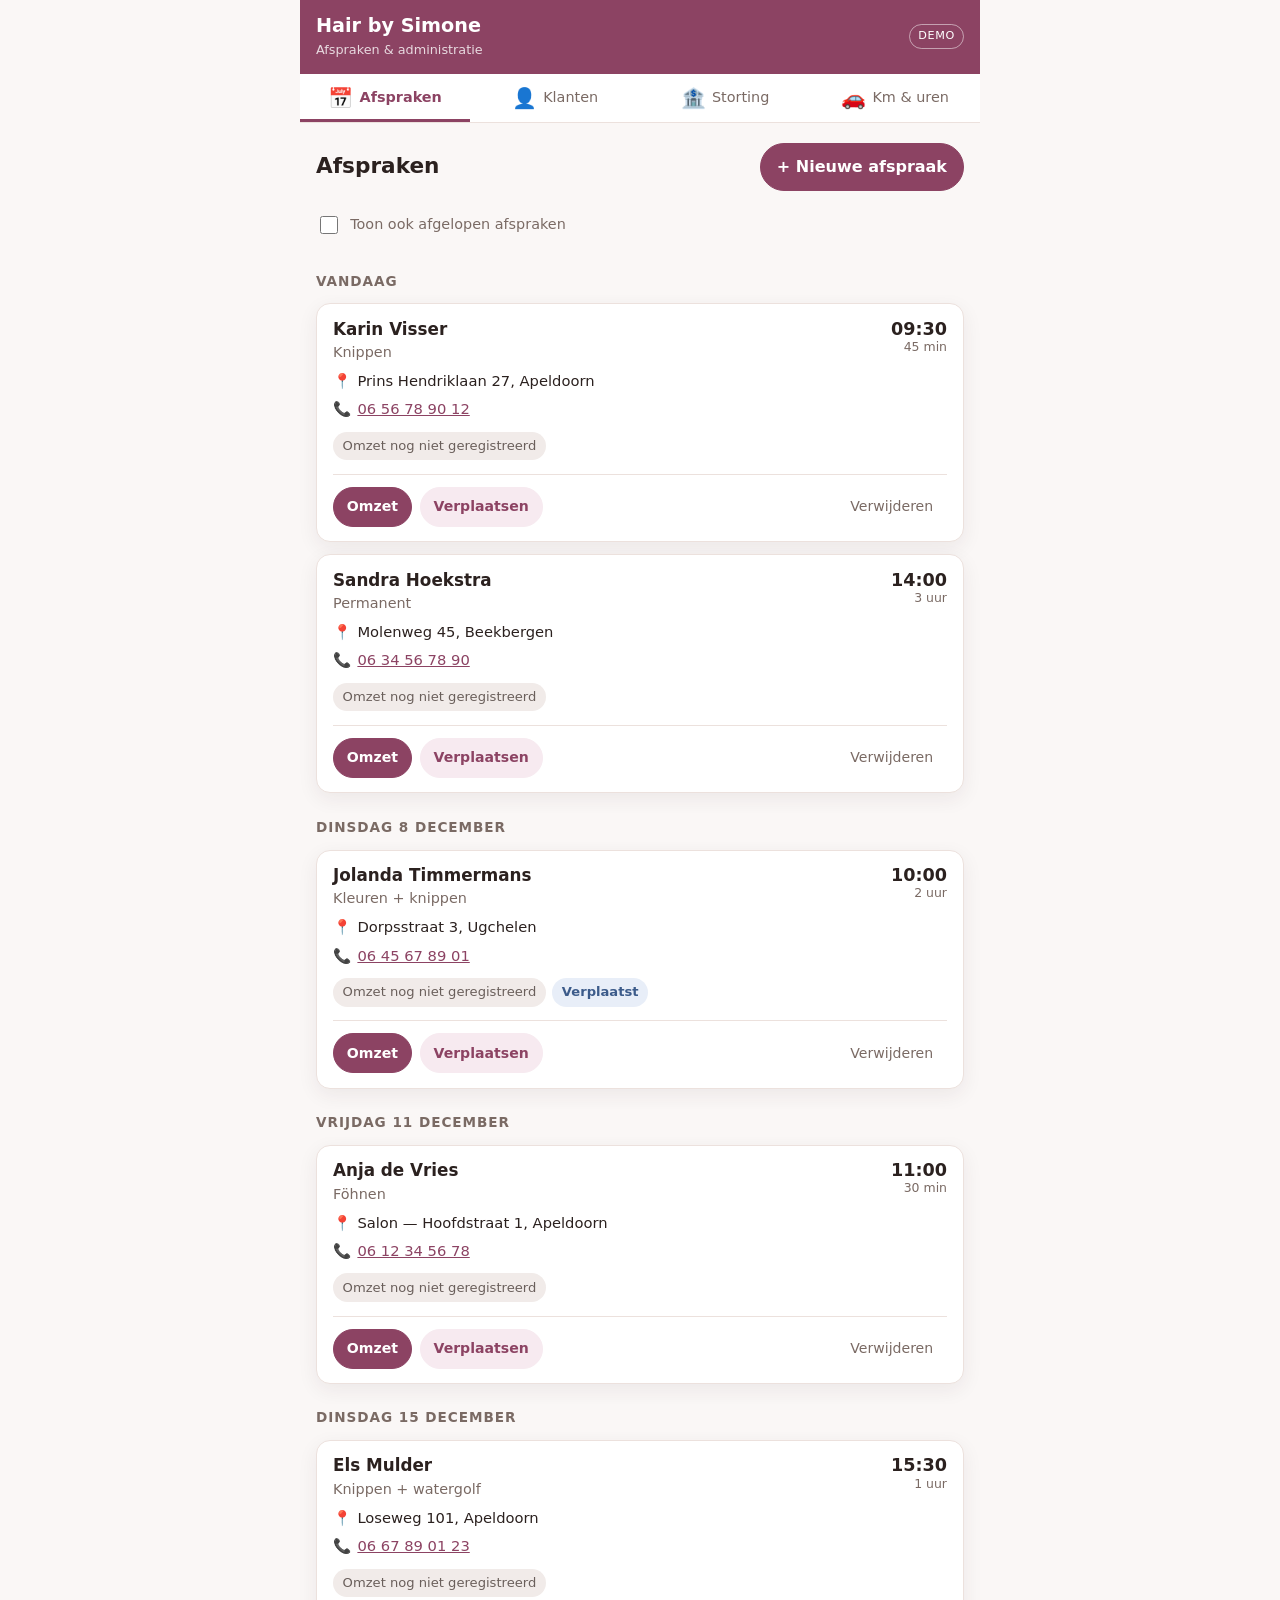
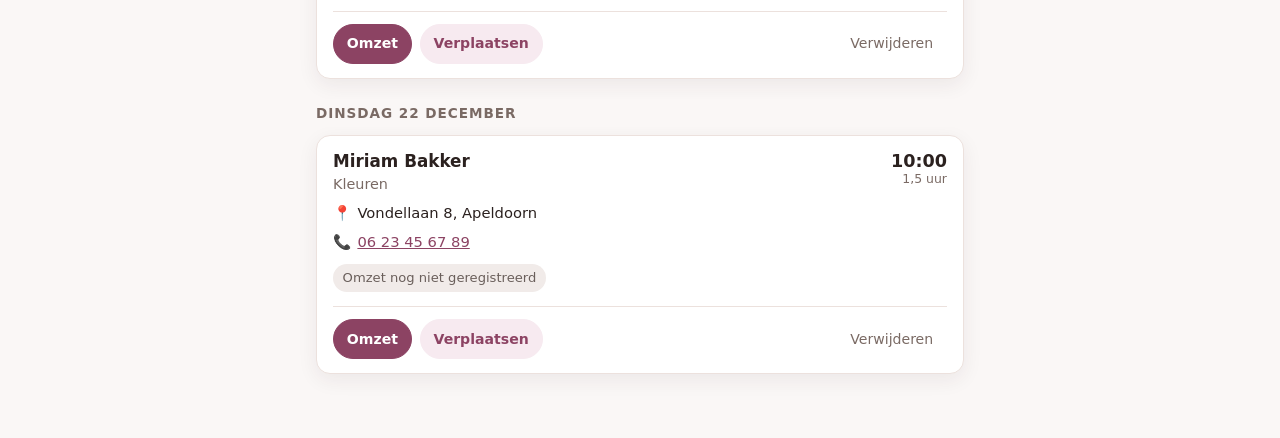
==== kapsalon/index.html @ c8cccb9a "Voeg afsprakenapp Hair by Simone toe in kapsalon/ (mock-versie) Losstaande, mobiel-eerste webapp naa" ====
<!DOCTYPE html>
<html lang="nl">
<head>
  <meta charset="UTF-8" />
  <meta name="viewport" content="width=device-width, initial-scale=1.0, viewport-fit=cover" />
  <title>Hair by Simone — afspraken</title>
  <meta name="description" content="Afspraken, omzet, stortingen en kilometers voor kapsalon Hair by Simone." />
  <meta name="theme-color" content="#8c4363" />
  <link rel="stylesheet" href="styles.css" />
  <link rel="icon" href="data:image/svg+xml,<svg xmlns='http://www.w3.org/2000/svg' viewBox='0 0 100 100'><text y='.9em' font-size='90'>💇</text></svg>" />
</head>
<body>
  <div class="app">
    <header class="topbar">
      <div>
        <h1>Hair by Simone</h1>
        <p class="topbar__sub">Afspraken &amp; administratie</p>
      </div>
      <span class="topbar__demo" title="Alle gegevens staan alleen in dit browservenster en verdwijnen bij vernieuwen.">Demo</span>
    </header>

    <main id="view" class="view" tabindex="-1"></main>

    <nav class="tabbar" aria-label="Hoofdnavigatie">
      <button type="button" class="tab" data-tab="afspraken">
        <span class="tab__icon" aria-hidden="true">📅</span><span>Afspraken</span>
      </button>
      <button type="button" class="tab" data-tab="klanten">
        <span class="tab__icon" aria-hidden="true">👤</span><span>Klanten</span>
      </button>
      <button type="button" class="tab" data-tab="stortingen">
        <span class="tab__icon" aria-hidden="true">🏦</span><span>Storting</span>
      </button>
      <button type="button" class="tab" data-tab="kmuren">
        <span class="tab__icon" aria-hidden="true">🚗</span><span>Km &amp; uren</span>
      </button>
    </nav>
  </div>

  <p id="melding" class="melding" role="status" aria-live="polite" hidden></p>

  <!-- Dialoog: nieuwe klant / klant bewerken -->
  <dialog id="dlg-klant" class="dlg">
    <form id="form-klant" class="dlg__form">
      <h2 id="dlg-klant-titel">Nieuwe klant</h2>

      <div class="veld">
        <label for="klant-naam">Naam</label>
        <input id="klant-naam" name="naam" type="text" autocomplete="name" required />
      </div>
      <div class="veld">
        <label for="klant-telefoon">Telefoonnummer</label>
        <input id="klant-telefoon" name="telefoon" type="tel" inputmode="tel" autocomplete="tel" placeholder="06 12 34 56 78" required />
      </div>
      <div class="veld">
        <label for="klant-adres">Adres</label>
        <input id="klant-adres" name="adres" type="text" placeholder="Kerkstraat 12" />
      </div>
      <div class="veld">
        <label for="klant-plaats">Plaats</label>
        <input id="klant-plaats" name="plaats" type="text" placeholder="Apeldoorn" />
      </div>
      <div class="veld">
        <label for="klant-afstand">Afstand heen en terug (km)</label>
        <input id="klant-afstand" name="afstandKm" type="number" inputmode="decimal" min="0" step="0.1" placeholder="12" />
        <p class="hint">Wordt gebruikt om je dagkilometers automatisch voor te stellen.</p>
      </div>
      <div class="veld">
        <label for="klant-notitie">Notitie</label>
        <textarea id="klant-notitie" name="notitie" rows="2" placeholder="Bijv. haarkleur, voorkeuren"></textarea>
      </div>

      <p class="dlg__fout" data-fout hidden></p>
      <div class="dlg__acties">
        <button type="button" class="knop knop--stil" data-sluiten>Annuleren</button>
        <button type="submit" class="knop">Opslaan</button>
      </div>
    </form>
  </dialog>

  <!-- Dialoog: nieuwe afspraak / afspraak bewerken -->
  <dialog id="dlg-afspraak" class="dlg">
    <form id="form-afspraak" class="dlg__form">
      <h2 id="dlg-afspraak-titel">Nieuwe afspraak</h2>

      <div class="veld">
        <label for="afspraak-klant">Klant</label>
        <div class="veld__rij">
          <select id="afspraak-klant" name="klantId" required></select>
          <button type="button" class="knop knop--stil knop--klein" id="afspraak-nieuwe-klant">+ Nieuw</button>
        </div>
      </div>
      <div class="veld veld--duo">
        <div>
          <label for="afspraak-datum">Datum</label>
          <input id="afspraak-datum" name="datum" type="date" required />
        </div>
        <div>
          <label for="afspraak-tijd">Tijd</label>
          <input id="afspraak-tijd" name="tijd" type="time" step="300" required />
        </div>
      </div>
      <div class="veld">
        <label for="afspraak-duur">Duur</label>
        <select id="afspraak-duur" name="duurMin">
          <option value="30">30 minuten</option>
          <option value="45">45 minuten</option>
          <option value="60" selected>1 uur</option>
          <option value="90">1,5 uur</option>
          <option value="120">2 uur</option>
          <option value="180">3 uur</option>
        </select>
      </div>
      <div class="veld">
        <label for="afspraak-behandeling">Behandeling</label>
        <input id="afspraak-behandeling" name="behandeling" type="text" list="behandelingen" placeholder="Knippen + föhnen" />
        <datalist id="behandelingen">
          <option value="Knippen"></option>
          <option value="Knippen + föhnen"></option>
          <option value="Kleuren"></option>
          <option value="Kleuren + knippen"></option>
          <option value="Highlights"></option>
          <option value="Permanent"></option>
          <option value="Watergolf"></option>
          <option value="Föhnen"></option>
        </datalist>
      </div>
      <div class="veld">
        <label for="afspraak-locatie">Locatie</label>
        <div class="veld__rij">
          <input id="afspraak-locatie" name="locatie" type="text" placeholder="Adres van de klant" />
          <button type="button" class="knop knop--stil knop--klein" id="afspraak-salon">Salon</button>
        </div>
        <p class="hint">Wordt automatisch gevuld met het adres van de klant.</p>
      </div>

      <p class="dlg__fout" data-fout hidden></p>
      <div class="dlg__acties">
        <button type="button" class="knop knop--stil" data-sluiten>Annuleren</button>
        <button type="submit" class="knop">Opslaan</button>
      </div>
    </form>
  </dialog>

  <!-- Dialoog: omzet registreren -->
  <dialog id="dlg-omzet" class="dlg">
    <form id="form-omzet" class="dlg__form">
      <h2>Omzet registreren</h2>
      <p class="dlg__context" id="omzet-context"></p>

      <div class="veld">
        <label for="omzet-bedrag">Bedrag</label>
        <div class="veld__valuta">
          <span aria-hidden="true">€</span>
          <input id="omzet-bedrag" name="bedrag" type="text" inputmode="decimal" placeholder="45,00" required />
        </div>
      </div>

      <label class="schakel">
        <input id="omzet-betaald" name="betaald" type="checkbox" />
        <span>Al betaald</span>
      </label>

      <fieldset class="veld veld--keuze" id="omzet-methode-veld" disabled>
        <legend>Hoe betaald?</legend>
        <label class="keuze"><input type="radio" name="methode" value="bank" /> <span>Bank</span></label>
        <label class="keuze"><input type="radio" name="methode" value="cash" /> <span>Cash</span></label>
      </fieldset>

      <p class="dlg__fout" data-fout hidden></p>
      <div class="dlg__acties">
        <button type="button" class="knop knop--stil" data-sluiten>Annuleren</button>
        <button type="submit" class="knop">Opslaan</button>
      </div>
    </form>
  </dialog>

  <!-- Dialoog: afspraak verplaatsen -->
  <dialog id="dlg-verplaats" class="dlg">
    <form id="form-verplaats" class="dlg__form">
      <h2>Afspraak verplaatsen</h2>
      <p class="dlg__context" id="verplaats-context"></p>

      <div class="veld veld--duo">
        <div>
          <label for="verplaats-datum">Nieuwe datum</label>
          <input id="verplaats-datum" name="datum" type="date" required />
        </div>
        <div>
          <label for="verplaats-tijd">Nieuwe tijd</label>
          <input id="verplaats-tijd" name="tijd" type="time" step="300" required />
        </div>
      </div>

      <p class="dlg__fout" data-fout hidden></p>
      <div class="dlg__acties">
        <button type="button" class="knop knop--stil" data-sluiten>Annuleren</button>
        <button type="submit" class="knop">Verplaatsen</button>
      </div>
    </form>
  </dialog>

  <script type="module" src="js/app.js"></script>
</body>
</html>
---- kapsalon/styles.css ----
/*
 * Mobiel-eerst opmaak. Alle kleuren staan als variabele bovenaan, zodat de
 * huisstijl in één plek aan te passen is.
 */

:root {
  --bg: #faf7f6;
  --surface: #ffffff;
  --border: #ece1dd;
  --text: #2b211f;
  --muted: #7a6a64;
  --accent: #a8577a;
  --accent-dark: #8c4363;
  --accent-zacht: #f7eaf0;

  --ok: #2f6f52;
  --ok-bg: #e6f2eb;
  --open: #9a5518;
  --open-bg: #fbeedf;
  --neutraal: #6a5f5b;
  --neutraal-bg: #f1ebe9;
  --info: #3c5b8a;
  --info-bg: #e8eef8;
  --gevaar: #b03030;

  --radius: 14px;
  --schaduw: 0 6px 20px rgba(58, 32, 44, 0.07);
  --tabbalk-hoogte: 4.25rem;
}

* { box-sizing: border-box; }

html, body { margin: 0; padding: 0; }

body {
  font-family: system-ui, -apple-system, "Segoe UI", Roboto, Helvetica, Arial, sans-serif;
  background: var(--bg);
  color: var(--text);
  line-height: 1.5;
  -webkit-text-size-adjust: 100%;
}

h1, h2, h3 { margin: 0; line-height: 1.25; }
h1 { font-size: 1.2rem; }
h2 { font-size: 1.35rem; }
h3 { font-size: 1.05rem; }

a { color: var(--accent-dark); }

.app {
  max-width: 560px;
  margin: 0 auto;
  min-height: 100vh;
}

/* ------------------------------------------------------------- kopbalk */

.topbar {
  position: sticky;
  top: 0;
  z-index: 5;
  display: flex;
  align-items: center;
  justify-content: space-between;
  gap: 0.75rem;
  padding: 0.9rem 1rem;
  background: var(--accent-dark);
  color: #fff;
}

.topbar__sub {
  margin: 0.1rem 0 0;
  font-size: 0.8rem;
  opacity: 0.8;
}

.topbar__demo {
  font-size: 0.7rem;
  letter-spacing: 0.06em;
  text-transform: uppercase;
  padding: 0.2rem 0.5rem;
  border: 1px solid rgba(255, 255, 255, 0.5);
  border-radius: 999px;
  white-space: nowrap;
}

/* ------------------------------------------------------------- inhoud */

.view {
  padding: 1rem 1rem calc(var(--tabbalk-hoogte) + 1.5rem);
  outline: none;
}

.kop {
  display: flex;
  align-items: center;
  justify-content: space-between;
  gap: 0.75rem;
  flex-wrap: wrap;
  margin-bottom: 0.75rem;
}

.leeg {
  margin: 1.5rem 0;
  padding: 1.25rem;
  background: var(--surface);
  border: 1px dashed var(--border);
  border-radius: var(--radius);
  color: var(--muted);
  text-align: center;
}

.groep { margin-top: 1.25rem; }

.groep__kop {
  position: sticky;
  top: 3.4rem;
  z-index: 2;
  margin: 0 -1rem 0.5rem;
  padding: 0.35rem 1rem;
  font-size: 0.85rem;
  text-transform: uppercase;
  letter-spacing: 0.07em;
  color: var(--muted);
  background: var(--bg);
}

.groep__kop--terug { color: var(--accent-dark); }

.lijst {
  list-style: none;
  margin: 0;
  padding: 0;
  display: grid;
  gap: 0.75rem;
}

/* ------------------------------------------------------------- kaarten */

.kaart {
  background: var(--surface);
  border: 1px solid var(--border);
  border-radius: var(--radius);
  box-shadow: var(--schaduw);
  padding: 0.9rem 1rem;
}

.kaart--verleden { opacity: 0.82; }

.kaart__kop {
  display: flex;
  align-items: flex-start;
  justify-content: space-between;
  gap: 0.75rem;
}

.kaart__behandeling {
  margin: 0.15rem 0 0;
  color: var(--muted);
  font-size: 0.9rem;
}

.tijd {
  display: flex;
  flex-direction: column;
  align-items: flex-end;
  line-height: 1.2;
  white-space: nowrap;
}

.tijd strong { font-size: 1.1rem; }
.tijd small { color: var(--muted); font-size: 0.78rem; }

.kaart__regel {
  display: flex;
  align-items: baseline;
  gap: 0.4rem;
  margin: 0.4rem 0 0;
  font-size: 0.92rem;
}

.kaart__regel--stil { color: var(--muted); }

.kaart__notitie {
  margin: 0.5rem 0 0;
  padding-top: 0.5rem;
  border-top: 1px solid var(--border);
  color: var(--muted);
  font-size: 0.88rem;
}

.kaart--regel {
  display: flex;
  align-items: center;
  justify-content: space-between;
  gap: 0.75rem;
}

.kaart--regel .kaart__regel { margin: 0.1rem 0 0; }

.kaart__acties {
  display: flex;
  flex-wrap: wrap;
  align-items: center;
  gap: 0.5rem;
  margin-top: 0.85rem;
  padding-top: 0.75rem;
  border-top: 1px solid var(--border);
}

/* Verwijderen hoort rechts, ook als het naar een eigen regel zakt. */
.kaart__acties .knop--kaal { margin-left: auto; }

/* ------------------------------------------------------------- badges */

.badges {
  display: flex;
  flex-wrap: wrap;
  gap: 0.4rem;
  margin: 0.7rem 0 0;
}

.badge {
  display: inline-block;
  padding: 0.28rem 0.6rem;
  border-radius: 999px;
  font-size: 0.82rem;
  font-weight: 600;
}

.badge--ok { background: var(--ok-bg); color: var(--ok); }
.badge--open { background: var(--open-bg); color: var(--open); }
.badge--neutraal { background: var(--neutraal-bg); color: var(--neutraal); font-weight: 500; }
.badge--info { background: var(--info-bg); color: var(--info); }

/* ------------------------------------------------------------- knoppen */

.knop {
  appearance: none;
  border: 1px solid var(--accent-dark);
  background: var(--accent-dark);
  color: #fff;
  font: inherit;
  font-weight: 600;
  padding: 0.7rem 1rem;
  min-height: 44px;
  border-radius: 999px;
  cursor: pointer;
}

.knop:hover { background: var(--accent); border-color: var(--accent); }
.knop:focus-visible { outline: 3px solid var(--accent); outline-offset: 2px; }

.knop--stil {
  background: var(--accent-zacht);
  color: var(--accent-dark);
  border-color: var(--accent-zacht);
}
.knop--stil:hover { background: #f0dbe4; border-color: #f0dbe4; color: var(--accent-dark); }

.knop--kaal {
  background: none;
  border-color: transparent;
  color: var(--muted);
  font-weight: 500;
}
.knop--kaal:hover { background: none; border-color: transparent; color: var(--gevaar); }

.knop--klein {
  padding: 0.45rem 0.8rem;
  min-height: 40px;
  font-size: 0.88rem;
}

.knop--breed { width: 100%; }

/* ------------------------------------------------------------ formulieren */

.paneel {
  background: var(--surface);
  border: 1px solid var(--border);
  border-radius: var(--radius);
  box-shadow: var(--schaduw);
  padding: 1rem;
  display: grid;
  gap: 0.85rem;
  margin-bottom: 1rem;
}

.veld { display: grid; gap: 0.3rem; margin: 0; padding: 0; border: 0; }

.veld--duo {
  display: grid;
  grid-template-columns: 1fr 1fr;
  gap: 0.75rem;
}

.veld--duo > div { display: grid; gap: 0.3rem; }

.veld__rij { display: flex; gap: 0.5rem; align-items: stretch; }
.veld__rij > :first-child { flex: 1; min-width: 0; }

label, legend {
  font-size: 0.85rem;
  font-weight: 600;
  color: var(--muted);
}

input[type="text"],
input[type="tel"],
input[type="date"],
input[type="time"],
input[type="number"],
select,
textarea {
  font: inherit;
  width: 100%;
  padding: 0.65rem 0.7rem;
  min-height: 44px;
  border: 1px solid var(--border);
  border-radius: 10px;
  background: #fff;
  color: var(--text);
}

input:focus-visible, select:focus-visible, textarea:focus-visible {
  outline: 2px solid var(--accent);
  outline-offset: 1px;
}

textarea { min-height: 66px; resize: vertical; }

.veld__valuta { position: relative; }
.veld__valuta > span {
  position: absolute;
  left: 0.7rem;
  top: 50%;
  transform: translateY(-50%);
  color: var(--muted);
}
.veld__valuta input { padding-left: 1.8rem; }

.hint {
  margin: 0;
  font-size: 0.8rem;
  color: var(--muted);
}

.schakel {
  display: flex;
  align-items: center;
  gap: 0.55rem;
  font-weight: 500;
  color: var(--text);
  min-height: 44px;
  cursor: pointer;
}

.schakel input { width: 1.15rem; height: 1.15rem; accent-color: var(--accent-dark); }

.schakel--filter {
  margin-bottom: 0.5rem;
  font-size: 0.9rem;
  color: var(--muted);
}

.veld--keuze { display: flex; gap: 1rem; align-items: center; flex-wrap: wrap; }
.veld--keuze[disabled] { opacity: 0.45; }
.veld--keuze legend { padding: 0; }

.keuze {
  display: flex;
  align-items: center;
  gap: 0.4rem;
  font-weight: 500;
  color: var(--text);
  min-height: 44px;
  cursor: pointer;
}

.keuze input { width: 1.15rem; height: 1.15rem; accent-color: var(--accent-dark); }

.totaal {
  display: flex;
  align-items: center;
  justify-content: space-between;
  gap: 0.75rem;
  padding: 0.8rem 1rem;
  margin-bottom: 1rem;
  background: var(--accent-zacht);
  border-radius: var(--radius);
  color: var(--accent-dark);
}

.totaal strong { font-size: 1.05rem; white-space: nowrap; }

/* ------------------------------------------------------------- dialogen */

.dlg {
  border: 0;
  border-radius: var(--radius);
  padding: 0;
  width: min(100% - 1.5rem, 460px);
  background: var(--surface);
  color: var(--text);
  box-shadow: 0 20px 50px rgba(40, 20, 30, 0.25);
}

.dlg::backdrop { background: rgba(43, 33, 31, 0.45); }

.dlg__form { display: grid; gap: 0.85rem; padding: 1.15rem; }

.dlg__context {
  margin: -0.35rem 0 0;
  color: var(--muted);
  font-size: 0.9rem;
}

.dlg__fout {
  margin: 0;
  padding: 0.55rem 0.7rem;
  border-radius: 10px;
  background: #fbe9e9;
  color: var(--gevaar);
  font-size: 0.9rem;
}

.dlg__acties {
  display: flex;
  gap: 0.6rem;
  justify-content: flex-end;
  margin-top: 0.25rem;
}

.dlg__acties .knop { flex: 1; }

/* ------------------------------------------------------------- tabbalk */

.tabbar {
  position: fixed;
  left: 0;
  right: 0;
  bottom: 0;
  z-index: 6;
  display: flex;
  background: var(--surface);
  border-top: 1px solid var(--border);
  padding-bottom: env(safe-area-inset-bottom);
}

.tab {
  flex: 1;
  appearance: none;
  border: 0;
  background: none;
  font: inherit;
  font-size: 0.72rem;
  color: var(--muted);
  padding: 0.5rem 0.25rem;
  min-height: var(--tabbalk-hoogte);
  display: flex;
  flex-direction: column;
  align-items: center;
  justify-content: center;
  gap: 0.15rem;
  cursor: pointer;
}

.tab__icon { font-size: 1.25rem; line-height: 1; }

.tab--actief { color: var(--accent-dark); font-weight: 700; }
.tab:focus-visible { outline: 3px solid var(--accent); outline-offset: -3px; }

/* ------------------------------------------------------------- melding */

.melding {
  position: fixed;
  left: 50%;
  bottom: calc(var(--tabbalk-hoogte) + 1rem);
  transform: translateX(-50%);
  z-index: 20;
  margin: 0;
  padding: 0.6rem 1rem;
  border-radius: 999px;
  background: var(--text);
  color: #fff;
  font-size: 0.9rem;
  box-shadow: var(--schaduw);
  opacity: 0;
  transition: opacity 0.2s ease;
  pointer-events: none;
}

.melding--zichtbaar { opacity: 1; }

/* ------------------------------------------------------- breder scherm */

@media (min-width: 700px) {
  :root { --tabbalk-hoogte: 0rem; }

  /* Op een breed scherm staat de tabbalk bovenaan, onder de kopbalk. De
     volgorde in de HTML blijft mobiel-eerst; flexbox zet hem hier naar boven. */
  .app {
    max-width: 680px;
    padding-bottom: 2rem;
    display: flex;
    flex-direction: column;
  }

  .topbar { position: static; order: 1; }

  .tabbar {
    order: 2;
    position: sticky;
    top: 0;
    bottom: auto;
    left: auto;
    right: auto;
    border-top: 0;
    border-bottom: 1px solid var(--border);
    padding: 0;
  }

  .view { order: 3; }

  .tab {
    flex-direction: row;
    gap: 0.4rem;
    min-height: 3rem;
    font-size: 0.9rem;
  }

  .tab--actief { box-shadow: inset 0 -3px 0 var(--accent-dark); }

  .groep__kop { top: 3rem; }

  .view { padding: 1.25rem 1rem 2rem; }

  .melding { bottom: 1.5rem; }
}

@media (prefers-reduced-motion: reduce) {
  .melding { transition: none; }
}
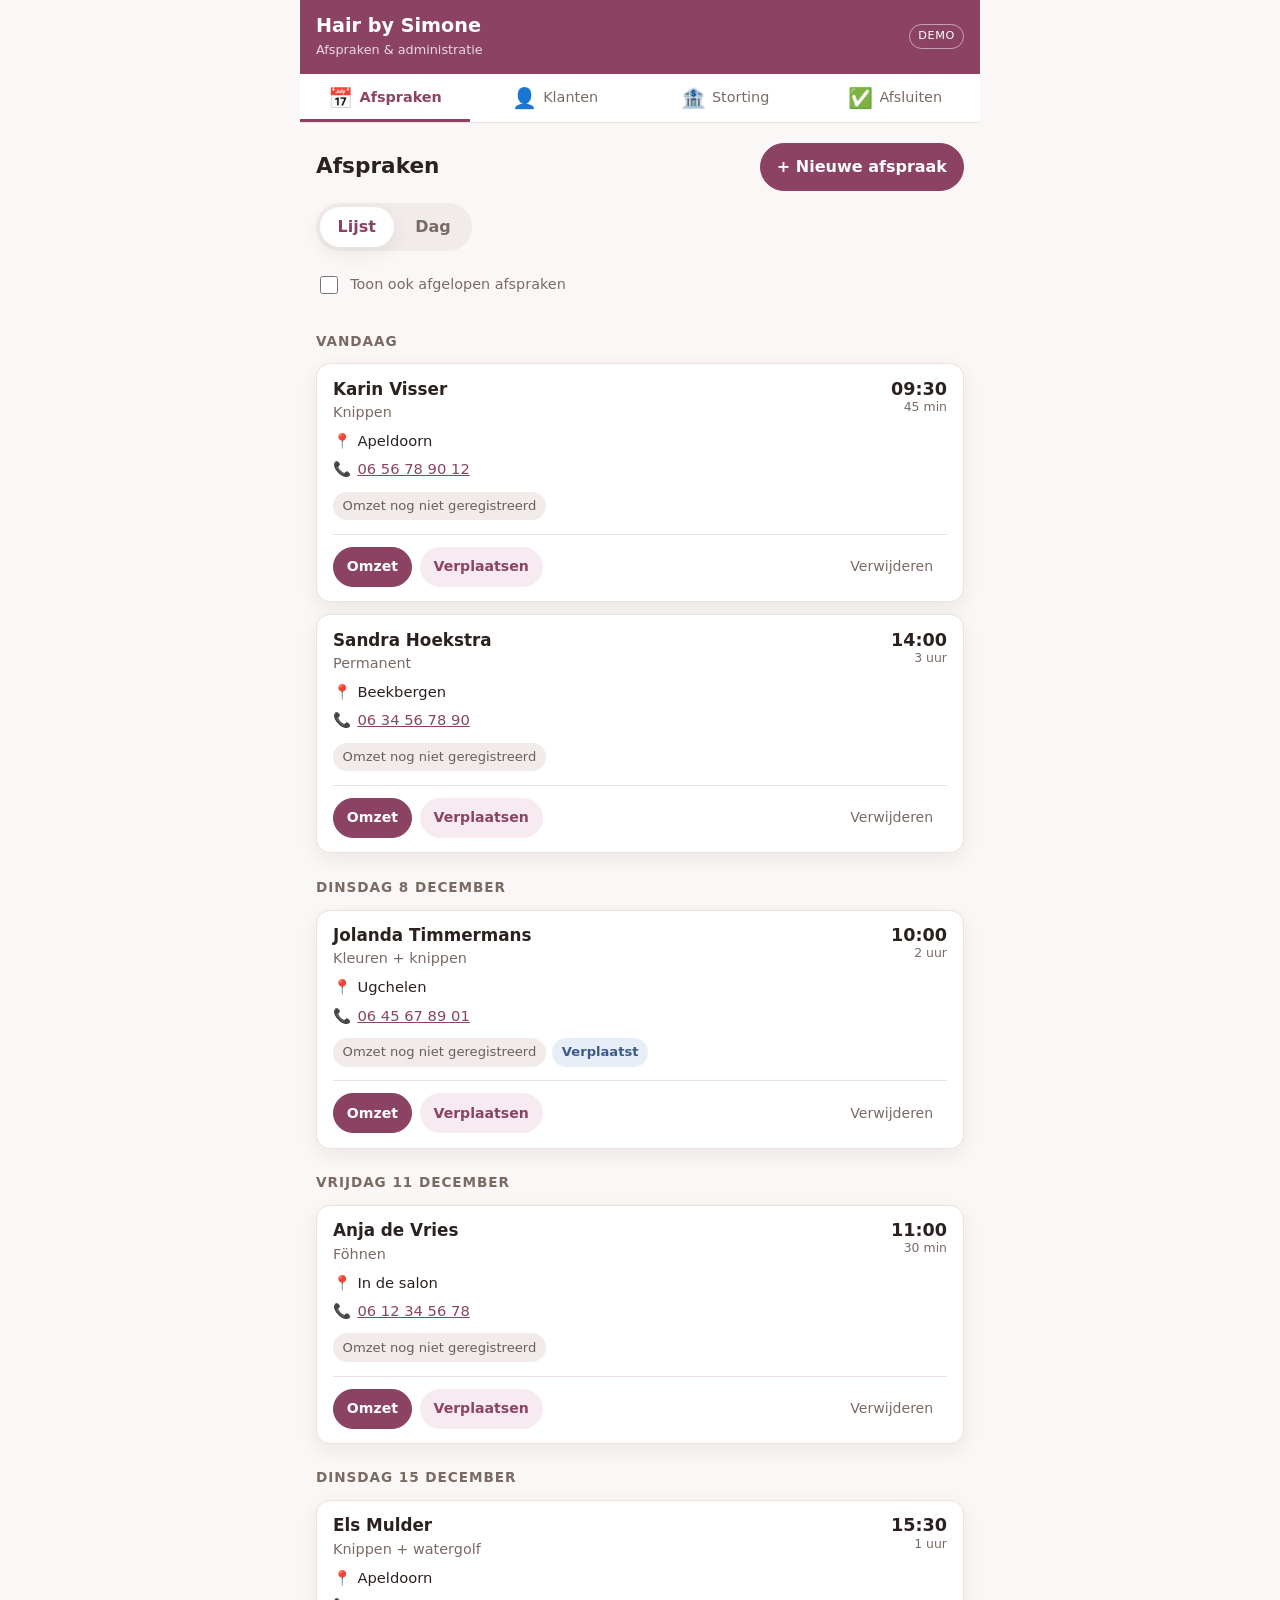
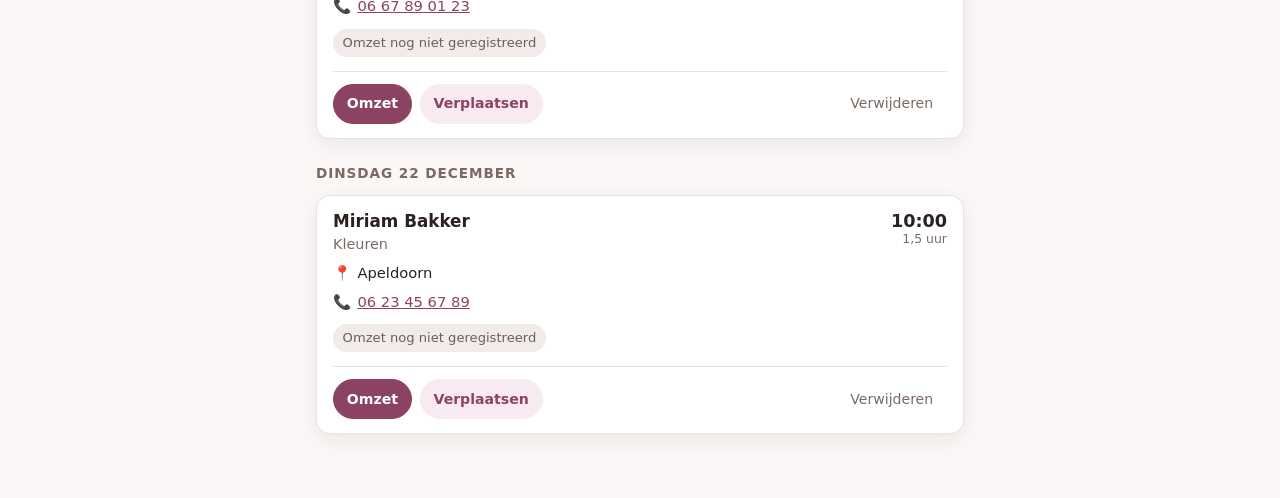
==== commit a2daaad8: "Dagagenda met overlapcontrole, dagafsluiting en plaats als locatie Afspraken: naast de lijst een dag" ====
--- a/kapsalon/index.html
+++ b/kapsalon/index.html
@@ -31,8 +31,8 @@
       <button type="button" class="tab" data-tab="stortingen">
         <span class="tab__icon" aria-hidden="true">🏦</span><span>Storting</span>
       </button>
-      <button type="button" class="tab" data-tab="kmuren">
-        <span class="tab__icon" aria-hidden="true">🚗</span><span>Km &amp; uren</span>
+      <button type="button" class="tab" data-tab="afsluiting">
+        <span class="tab__icon" aria-hidden="true">✅</span><span>Afsluiten</span>
       </button>
     </nav>
   </div>
@@ -53,12 +53,9 @@
         <input id="klant-telefoon" name="telefoon" type="tel" inputmode="tel" autocomplete="tel" placeholder="06 12 34 56 78" required />
       </div>
       <div class="veld">
-        <label for="klant-adres">Adres</label>
-        <input id="klant-adres" name="adres" type="text" placeholder="Kerkstraat 12" />
-      </div>
-      <div class="veld">
         <label for="klant-plaats">Plaats</label>
         <input id="klant-plaats" name="plaats" type="text" placeholder="Apeldoorn" />
+        <p class="hint">Wordt overgenomen als locatie van de afspraak.</p>
       </div>
       <div class="veld">
         <label for="klant-afstand">Afstand heen en terug (km)</label>
@@ -100,6 +97,12 @@
           <input id="afspraak-tijd" name="tijd" type="time" step="300" required />
         </div>
       </div>
+      <p class="hint" id="afspraak-dagoverzicht"></p>
+      <div class="slots" id="afspraak-slots" hidden>
+        <span class="slots__kop">Vrij op deze dag:</span>
+        <div class="slots__rij" id="afspraak-slots-rij"></div>
+      </div>
+
       <div class="veld">
         <label for="afspraak-duur">Duur</label>
         <select id="afspraak-duur" name="duurMin">
@@ -128,10 +131,10 @@
       <div class="veld">
         <label for="afspraak-locatie">Locatie</label>
         <div class="veld__rij">
-          <input id="afspraak-locatie" name="locatie" type="text" placeholder="Adres van de klant" />
+          <input id="afspraak-locatie" name="locatie" type="text" placeholder="Plaats" />
           <button type="button" class="knop knop--stil knop--klein" id="afspraak-salon">Salon</button>
         </div>
-        <p class="hint">Wordt automatisch gevuld met het adres van de klant.</p>
+        <p class="hint">Wordt automatisch gevuld met de plaats van de klant.</p>
       </div>
 
       <p class="dlg__fout" data-fout hidden></p>
@@ -192,12 +195,34 @@
         </div>
       </div>
 
+      <p class="hint" id="verplaats-dagoverzicht"></p>
+      <div class="slots" id="verplaats-slots" hidden>
+        <span class="slots__kop">Vrij op deze dag:</span>
+        <div class="slots__rij" id="verplaats-slots-rij"></div>
+      </div>
+
       <p class="dlg__fout" data-fout hidden></p>
       <div class="dlg__acties">
         <button type="button" class="knop knop--stil" data-sluiten>Annuleren</button>
         <button type="submit" class="knop">Verplaatsen</button>
       </div>
     </form>
+  </dialog>
+
+  <!-- Dialoog: wat wil je met deze afspraak? (vanuit de dagagenda) -->
+  <dialog id="dlg-acties" class="dlg">
+    <div class="dlg__form">
+      <h2 id="acties-titel">Afspraak</h2>
+      <p class="dlg__context" id="acties-context"></p>
+      <div class="acties__knoppen">
+        <button type="button" class="knop" data-actie="omzet">Omzet registreren</button>
+        <button type="button" class="knop knop--stil" data-actie="verplaats">Verplaatsen</button>
+        <button type="button" class="knop knop--kaal" data-actie="verwijder">Verwijderen</button>
+      </div>
+      <div class="dlg__acties">
+        <button type="button" class="knop knop--stil" data-sluiten>Sluiten</button>
+      </div>
+    </div>
   </dialog>
 
   <script type="module" src="js/app.js"></script>
--- a/kapsalon/styles.css
+++ b/kapsalon/styles.css
@@ -434,7 +434,194 @@
 
 .dlg__acties .knop { flex: 1; }
 
+/* ------------------------------------------------- weergave-schakelaar */
+
+.wissel {
+  display: inline-flex;
+  gap: 0.25rem;
+  padding: 0.25rem;
+  margin-bottom: 0.75rem;
+  background: var(--neutraal-bg);
+  border-radius: 999px;
+}
+
+.wissel__knop {
+  appearance: none;
+  border: 0;
+  background: none;
+  font: inherit;
+  font-weight: 600;
+  color: var(--muted);
+  padding: 0.45rem 1.1rem;
+  min-height: 40px;
+  border-radius: 999px;
+  cursor: pointer;
+}
+
+.wissel__knop--actief { background: var(--surface); color: var(--accent-dark); box-shadow: var(--schaduw); }
+
+/* ------------------------------------------------------------ dagkiezer */
+
+.dagkiezer {
+  display: flex;
+  align-items: center;
+  gap: 0.5rem;
+  margin-bottom: 0.75rem;
+}
+
+.dagkiezer__midden {
+  flex: 1;
+  min-width: 0;
+  display: grid;
+  gap: 0.2rem;
+  justify-items: center;
+  text-align: center;
+}
+
+.dagkiezer__midden strong { font-size: 1.05rem; }
+
+.dagkiezer__midden input[type="date"] {
+  width: auto;
+  min-height: 36px;
+  padding: 0.2rem 0.4rem;
+  font-size: 0.85rem;
+  color: var(--muted);
+  border-color: transparent;
+  background: none;
+  text-align: center;
+}
+
+.knop--rond {
+  min-width: 44px;
+  padding: 0.45rem 0.8rem;
+  font-size: 1.25rem;
+  line-height: 1;
+}
+
+/* ------------------------------------------------------------- dagagenda */
+
+.agenda__hint {
+  margin: 0 0 0.6rem;
+  font-size: 0.85rem;
+  color: var(--muted);
+}
+
+.agenda {
+  position: relative;
+  background: var(--surface);
+  border: 1px solid var(--border);
+  border-radius: var(--radius);
+  box-shadow: var(--schaduw);
+  overflow: hidden;
+}
+
+.agenda__raster { position: absolute; inset: 0; cursor: copy; }
+
+.agenda__uur {
+  position: absolute;
+  left: 0;
+  right: 0;
+  border-top: 1px solid var(--border);
+  pointer-events: none;
+}
+
+.agenda__uur span {
+  position: absolute;
+  top: 2px;
+  left: 0.5rem;
+  font-size: 0.72rem;
+  color: var(--muted);
+  background: var(--surface);
+  padding-right: 0.2rem;
+}
+
+.blok {
+  position: absolute;
+  left: 3.4rem;
+  right: 0.5rem;
+  appearance: none;
+  text-align: left;
+  font: inherit;
+  display: flex;
+  flex-direction: column;
+  gap: 0.05rem;
+  overflow: hidden;
+  padding: 0.3rem 0.5rem;
+  border: 1px solid var(--accent);
+  border-left: 4px solid var(--accent-dark);
+  border-radius: 8px;
+  background: var(--accent-zacht);
+  color: var(--accent-dark);
+  cursor: pointer;
+}
+
+.blok--betaald { border-color: var(--ok); border-left-color: var(--ok); background: var(--ok-bg); color: var(--ok); }
+.blok--open { border-color: var(--open); border-left-color: var(--open); background: var(--open-bg); color: var(--open); }
+
+.blok__tijd { font-size: 0.72rem; opacity: 0.85; }
+.blok__naam { font-weight: 700; font-size: 0.9rem; }
+.blok__detail { font-size: 0.78rem; opacity: 0.9; }
+
+.blok--kort {
+  flex-direction: row;
+  align-items: center;
+  gap: 0.4rem;
+  padding-block: 0.15rem;
+}
+
+.blok:focus-visible { outline: 3px solid var(--accent); outline-offset: 1px; }
+
+/* --------------------------------------------------------- vrije plekken */
+
+.slots { display: grid; gap: 0.35rem; }
+.slots__kop { font-size: 0.8rem; font-weight: 600; color: var(--muted); }
+.slots__rij { display: flex; flex-wrap: wrap; gap: 0.35rem; }
+
+.slot {
+  appearance: none;
+  font: inherit;
+  font-size: 0.85rem;
+  font-weight: 600;
+  padding: 0.35rem 0.7rem;
+  min-height: 36px;
+  border: 1px solid var(--border);
+  border-radius: 999px;
+  background: var(--surface);
+  color: var(--accent-dark);
+  cursor: pointer;
+}
+
+.slot:hover { background: var(--accent-zacht); border-color: var(--accent-zacht); }
+
+/* -------------------------------------------------------- dagafsluiting */
+
+.paneel--totalen { gap: 0.7rem; }
+
+.cijfers {
+  display: grid;
+  grid-template-columns: repeat(3, 1fr);
+  gap: 0.5rem;
+}
+
+.cijfer { display: grid; gap: 0.1rem; }
+.cijfer span { font-size: 0.78rem; color: var(--muted); }
+.cijfer strong { font-size: 1rem; }
+.cijfer--groot strong { font-size: 1.6rem; color: var(--accent-dark); }
+.cijfer--open strong { color: var(--open); }
+
+.waarschuwing {
+  margin: 0 0 1rem;
+  padding: 0.7rem 0.9rem;
+  border-radius: var(--radius);
+  background: var(--open-bg);
+  color: var(--open);
+  font-size: 0.9rem;
+}
+
+.acties__knoppen { display: grid; gap: 0.5rem; }
+
 /* ------------------------------------------------------------- tabbalk */
+
 
 .tabbar {
   position: fixed;
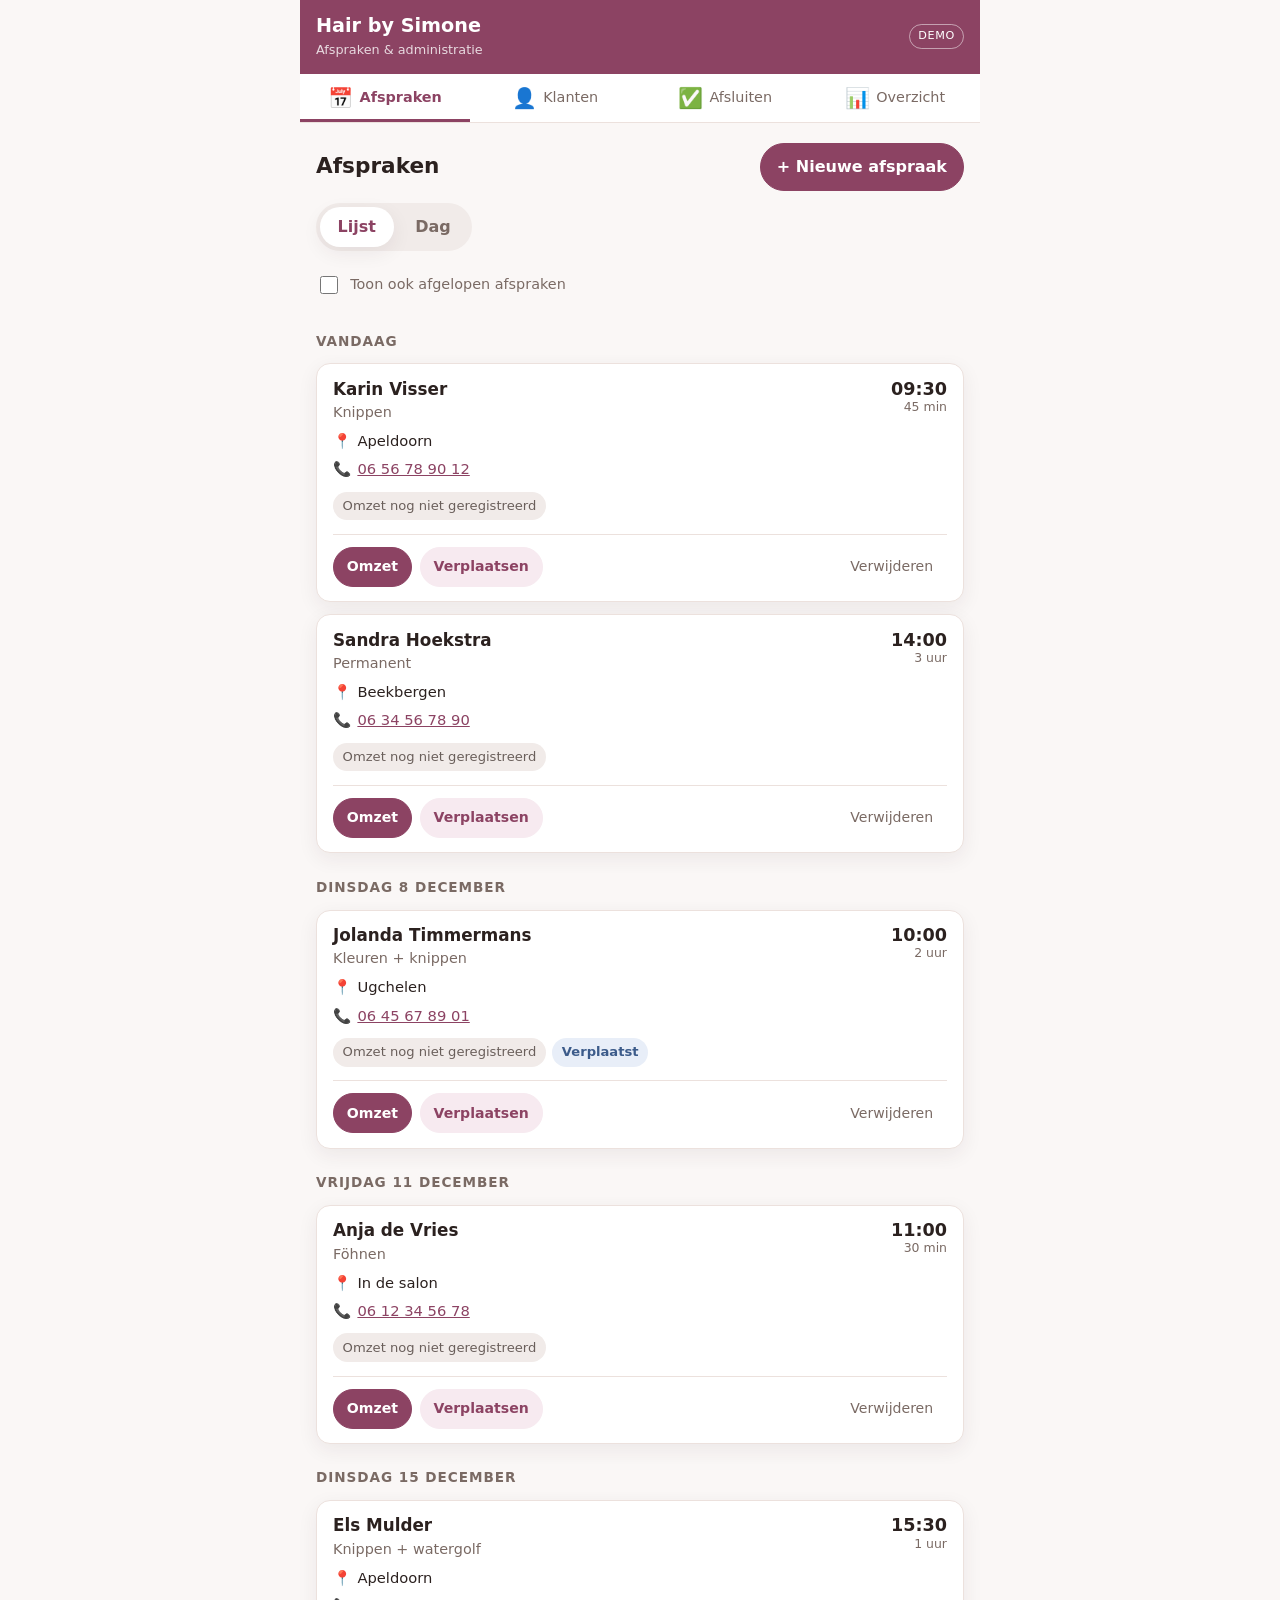
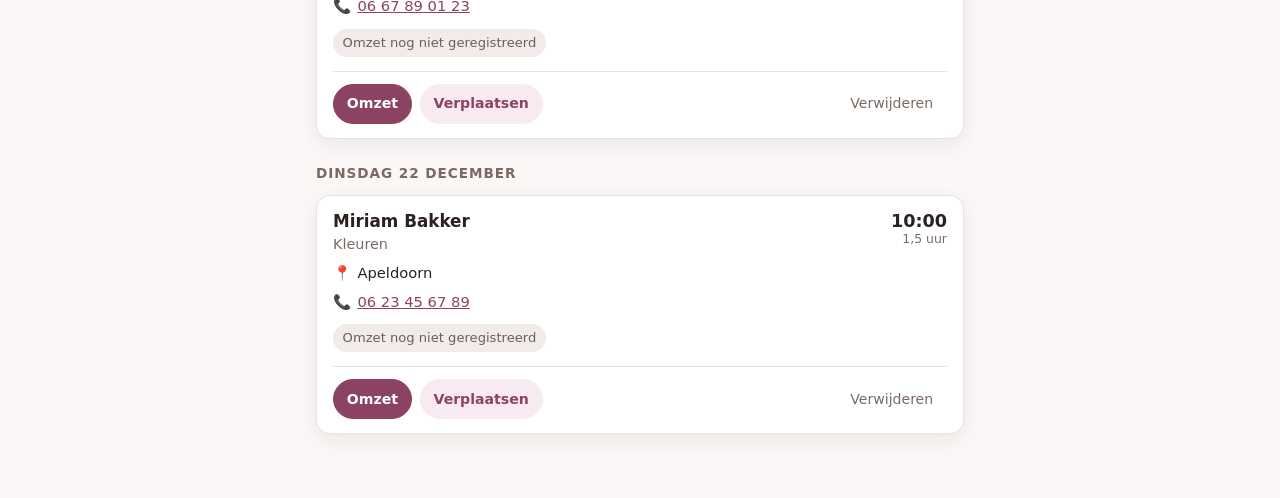
==== commit 36100df3: "Kosten met bon en een maandoverzicht met winst Nieuw tabblad Overzicht: per maand de winst, omzet, k" ====
--- a/kapsalon/index.html
+++ b/kapsalon/index.html
@@ -28,12 +28,13 @@
       <button type="button" class="tab" data-tab="klanten">
         <span class="tab__icon" aria-hidden="true">👤</span><span>Klanten</span>
       </button>
-      <button type="button" class="tab" data-tab="stortingen">
-        <span class="tab__icon" aria-hidden="true">🏦</span><span>Storting</span>
-      </button>
+
       <button type="button" class="tab" data-tab="afsluiting">
         <span class="tab__icon" aria-hidden="true">✅</span><span>Afsluiten</span>
       </button>
+      <button type="button" class="tab" data-tab="overzicht">
+        <span class="tab__icon" aria-hidden="true">📊</span><span>Overzicht</span>
+      </button>
     </nav>
   </div>
 
@@ -41,7 +42,7 @@
 
   <!-- Dialoog: nieuwe klant / klant bewerken -->
   <dialog id="dlg-klant" class="dlg">
-    <form id="form-klant" class="dlg__form">
+    <form id="form-klant" class="dlg__form" novalidate>
       <h2 id="dlg-klant-titel">Nieuwe klant</h2>
 
       <div class="veld">
@@ -77,7 +78,7 @@
 
   <!-- Dialoog: nieuwe afspraak / afspraak bewerken -->
   <dialog id="dlg-afspraak" class="dlg">
-    <form id="form-afspraak" class="dlg__form">
+    <form id="form-afspraak" class="dlg__form" novalidate>
       <h2 id="dlg-afspraak-titel">Nieuwe afspraak</h2>
 
       <div class="veld">
@@ -147,7 +148,7 @@
 
   <!-- Dialoog: omzet registreren -->
   <dialog id="dlg-omzet" class="dlg">
-    <form id="form-omzet" class="dlg__form">
+    <form id="form-omzet" class="dlg__form" novalidate>
       <h2>Omzet registreren</h2>
       <p class="dlg__context" id="omzet-context"></p>
 
@@ -180,7 +181,7 @@
 
   <!-- Dialoog: afspraak verplaatsen -->
   <dialog id="dlg-verplaats" class="dlg">
-    <form id="form-verplaats" class="dlg__form">
+    <form id="form-verplaats" class="dlg__form" novalidate>
       <h2>Afspraak verplaatsen</h2>
       <p class="dlg__context" id="verplaats-context"></p>
 
@@ -205,6 +206,79 @@
       <div class="dlg__acties">
         <button type="button" class="knop knop--stil" data-sluiten>Annuleren</button>
         <button type="submit" class="knop">Verplaatsen</button>
+      </div>
+    </form>
+  </dialog>
+
+  <!-- Dialoog: kostenpost toevoegen -->
+  <dialog id="dlg-kosten" class="dlg">
+    <form id="form-kosten" class="dlg__form" novalidate>
+      <h2>Kosten toevoegen</h2>
+
+      <div class="veld veld--duo">
+        <div>
+          <label for="kosten-bedrag">Bedrag</label>
+          <div class="veld__valuta">
+            <span aria-hidden="true">€</span>
+            <input id="kosten-bedrag" name="bedrag" type="text" inputmode="decimal" placeholder="89,95" required />
+          </div>
+        </div>
+        <div>
+          <label for="kosten-datum">Datum</label>
+          <input id="kosten-datum" name="datum" type="date" required />
+        </div>
+      </div>
+
+      <div class="veld">
+        <label for="kosten-omschrijving">Waarvoor?</label>
+        <input id="kosten-omschrijving" name="omschrijving" type="text" list="kostensoorten" placeholder="Kleurmiddelen" required />
+        <datalist id="kostensoorten">
+          <option value="Haarproducten"></option>
+          <option value="Kleurmiddelen"></option>
+          <option value="Benzine"></option>
+          <option value="Parkeren"></option>
+          <option value="Gereedschap"></option>
+          <option value="Telefoonabonnement"></option>
+          <option value="Verzekering"></option>
+        </datalist>
+      </div>
+
+      <div class="veld">
+        <label for="kosten-bon">Bon</label>
+        <input id="kosten-bon" name="bon" type="file" accept="image/*,application/pdf" capture="environment" />
+        <p class="hint">Foto of PDF. Blijft voorlopig in dit venster; later gaat de bon naar Google Drive.</p>
+        <div id="kosten-bon-preview" class="bon" hidden></div>
+      </div>
+
+      <p class="dlg__fout" data-fout hidden></p>
+      <div class="dlg__acties">
+        <button type="button" class="knop knop--stil" data-sluiten>Annuleren</button>
+        <button type="submit" class="knop">Opslaan</button>
+      </div>
+    </form>
+  </dialog>
+
+  <!-- Dialoog: omzetstorting -->
+  <dialog id="dlg-storting" class="dlg">
+    <form id="form-storting" class="dlg__form" novalidate>
+      <h2>Omzetstorting</h2>
+      <div class="veld veld--duo">
+        <div>
+          <label for="storting-bedrag">Bedrag</label>
+          <div class="veld__valuta">
+            <span aria-hidden="true">€</span>
+            <input id="storting-bedrag" name="bedrag" type="text" inputmode="decimal" placeholder="120,00" required />
+          </div>
+        </div>
+        <div>
+          <label for="storting-datum">Datum</label>
+          <input id="storting-datum" name="datum" type="date" required />
+        </div>
+      </div>
+      <p class="dlg__fout" data-fout hidden></p>
+      <div class="dlg__acties">
+        <button type="button" class="knop knop--stil" data-sluiten>Annuleren</button>
+        <button type="submit" class="knop">Opslaan</button>
       </div>
     </form>
   </dialog>
--- a/kapsalon/styles.css
+++ b/kapsalon/styles.css
@@ -309,6 +309,7 @@
 input[type="text"],
 input[type="tel"],
 input[type="date"],
+input[type="month"],
 input[type="time"],
 input[type="number"],
 select,
@@ -480,7 +481,8 @@
 
 .dagkiezer__midden strong { font-size: 1.05rem; }
 
-.dagkiezer__midden input[type="date"] {
+.dagkiezer__midden input[type="date"],
+.dagkiezer__midden input[type="month"] {
   width: auto;
   min-height: 36px;
   padding: 0.2rem 0.4rem;
@@ -619,6 +621,57 @@
 }
 
 .acties__knoppen { display: grid; gap: 0.5rem; }
+
+/* ----------------------------------------------------------------- bon */
+
+.kop--sectie {
+  margin-top: 1.5rem;
+  padding-bottom: 0.35rem;
+  border-bottom: 1px solid var(--border);
+}
+
+.kop--sectie h3 { font-size: 1.05rem; }
+
+.bon {
+  display: flex;
+  align-items: center;
+  gap: 0.6rem;
+  padding: 0.5rem;
+  border: 1px solid var(--border);
+  border-radius: 10px;
+  background: var(--bg);
+  font-size: 0.85rem;
+}
+
+.bon img {
+  width: 56px;
+  height: 56px;
+  object-fit: cover;
+  border-radius: 8px;
+}
+
+.bon__chip {
+  display: inline-block;
+  margin-top: 0.2rem;
+  font-size: 0.8rem;
+  color: var(--accent-dark);
+  text-decoration: none;
+  word-break: break-word;
+}
+
+a.bon__chip:hover { text-decoration: underline; }
+
+input[type="file"] {
+  font: inherit;
+  font-size: 0.85rem;
+  width: 100%;
+  padding: 0.5rem;
+  border: 1px dashed var(--border);
+  border-radius: 10px;
+  background: #fff;
+}
+
+.cijfer--negatief strong { color: var(--gevaar); }
 
 /* ------------------------------------------------------------- tabbalk */
 
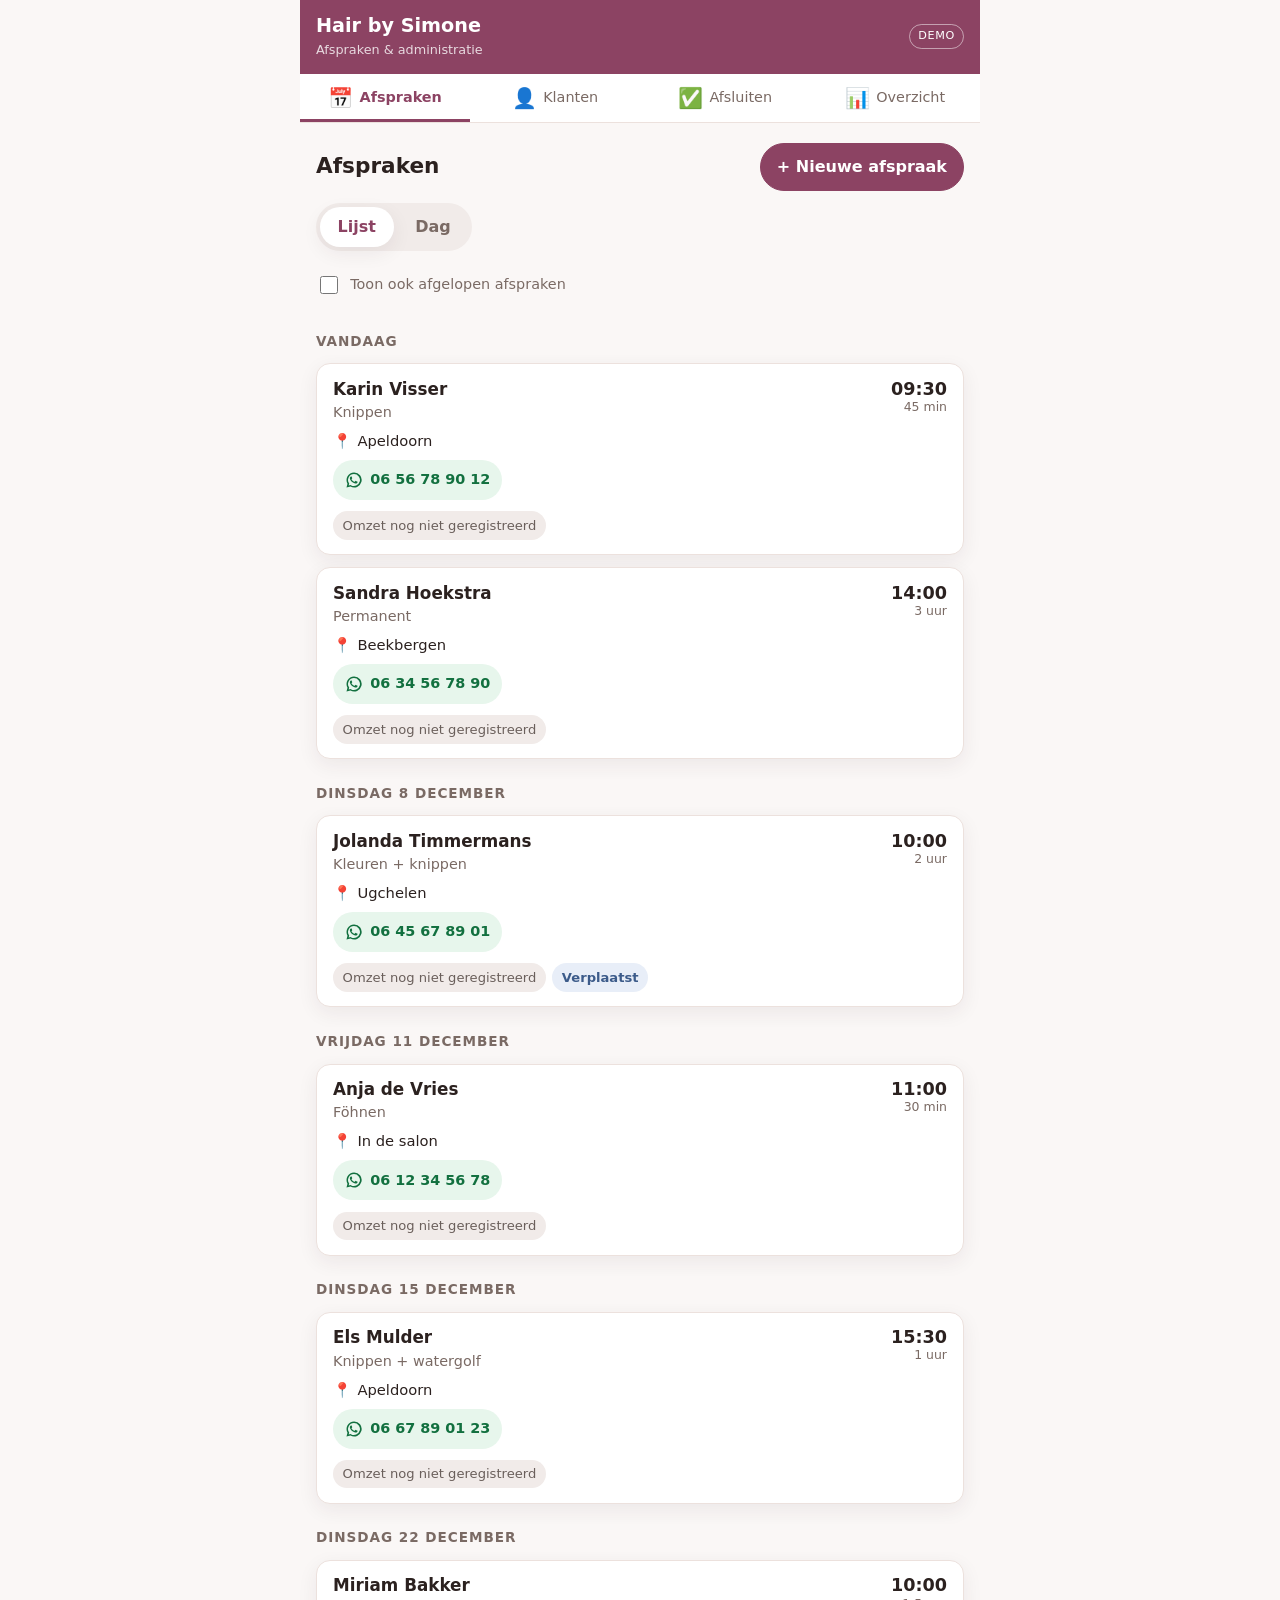
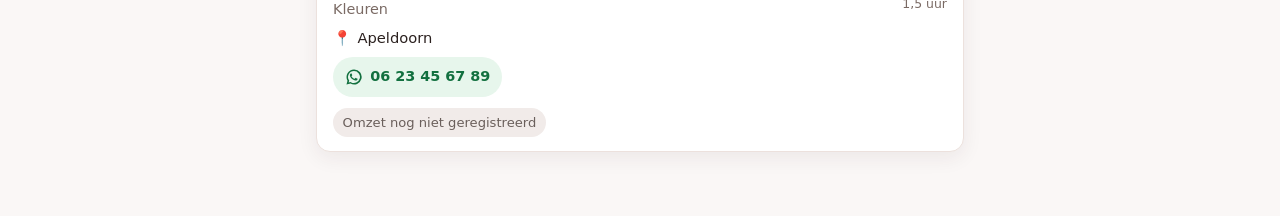
==== commit 51cf3c83: "Eén werkscherm per afspraak, WhatsApp, producten en compacte dagafsluiting Tikken op een afspraak (i" ====
--- a/kapsalon/index.html
+++ b/kapsalon/index.html
@@ -146,39 +146,6 @@
     </form>
   </dialog>
 
-  <!-- Dialoog: omzet registreren -->
-  <dialog id="dlg-omzet" class="dlg">
-    <form id="form-omzet" class="dlg__form" novalidate>
-      <h2>Omzet registreren</h2>
-      <p class="dlg__context" id="omzet-context"></p>
-
-      <div class="veld">
-        <label for="omzet-bedrag">Bedrag</label>
-        <div class="veld__valuta">
-          <span aria-hidden="true">€</span>
-          <input id="omzet-bedrag" name="bedrag" type="text" inputmode="decimal" placeholder="45,00" required />
-        </div>
-      </div>
-
-      <label class="schakel">
-        <input id="omzet-betaald" name="betaald" type="checkbox" />
-        <span>Al betaald</span>
-      </label>
-
-      <fieldset class="veld veld--keuze" id="omzet-methode-veld" disabled>
-        <legend>Hoe betaald?</legend>
-        <label class="keuze"><input type="radio" name="methode" value="bank" /> <span>Bank</span></label>
-        <label class="keuze"><input type="radio" name="methode" value="cash" /> <span>Cash</span></label>
-      </fieldset>
-
-      <p class="dlg__fout" data-fout hidden></p>
-      <div class="dlg__acties">
-        <button type="button" class="knop knop--stil" data-sluiten>Annuleren</button>
-        <button type="submit" class="knop">Opslaan</button>
-      </div>
-    </form>
-  </dialog>
-
   <!-- Dialoog: afspraak verplaatsen -->
   <dialog id="dlg-verplaats" class="dlg">
     <form id="form-verplaats" class="dlg__form" novalidate>
@@ -196,6 +163,7 @@
         </div>
       </div>
 
+      <p class="waarschuwing waarschuwing--klein" id="verplaats-gevolgen" hidden></p>
       <p class="hint" id="verplaats-dagoverzicht"></p>
       <div class="slots" id="verplaats-slots" hidden>
         <span class="slots__kop">Vrij op deze dag:</span>
@@ -283,20 +251,149 @@
     </form>
   </dialog>
 
-  <!-- Dialoog: wat wil je met deze afspraak? (vanuit de dagagenda) -->
-  <dialog id="dlg-acties" class="dlg">
-    <div class="dlg__form">
-      <h2 id="acties-titel">Afspraak</h2>
-      <p class="dlg__context" id="acties-context"></p>
-      <div class="acties__knoppen">
-        <button type="button" class="knop" data-actie="omzet">Omzet registreren</button>
-        <button type="button" class="knop knop--stil" data-actie="verplaats">Verplaatsen</button>
-        <button type="button" class="knop knop--kaal" data-actie="verwijder">Verwijderen</button>
-      </div>
+  <!-- Dialoog: de afspraak zelf — omzet, betaling en vervolgafspraak -->
+  <dialog id="dlg-detail" class="dlg">
+    <form id="form-detail" class="dlg__form" novalidate>
+      <h2 id="detail-titel">Afspraak</h2>
+      <p class="dlg__context" id="detail-context"></p>
+      <p id="detail-contact" class="detail__contact"></p>
+
+      <section class="blokje">
+        <h3>Omzet &amp; betaling</h3>
+        <div class="veld">
+          <label for="detail-bedrag">Bedrag</label>
+          <div class="veld__valuta">
+            <span aria-hidden="true">€</span>
+            <input id="detail-bedrag" name="bedrag" type="text" inputmode="decimal" placeholder="45,00" />
+          </div>
+        </div>
+        <div class="veld">
+          <span class="veld__kop">Verkochte producten</span>
+          <ul class="producten" id="detail-producten"></ul>
+          <div class="veld__rij">
+            <input id="detail-product-naam" type="text" placeholder="Shampoo krullen" aria-label="Product" />
+            <div class="veld__valuta veld__valuta--smal">
+              <span aria-hidden="true">€</span>
+              <input id="detail-product-bedrag" type="text" inputmode="decimal" placeholder="14,95" aria-label="Bedrag product" />
+            </div>
+            <button type="button" class="knop knop--stil knop--klein" id="detail-product-toevoegen">+</button>
+          </div>
+          <p class="hint" id="detail-totaal"></p>
+        </div>
+
+        <div class="veld">
+          <span class="veld__kop" id="detail-betaling-kop">Betaling</span>
+          <div class="keuzerij" id="detail-betaling" role="radiogroup" aria-labelledby="detail-betaling-kop">
+            <button type="button" class="keuzeknop" data-betaling="open" role="radio" aria-checked="true">Nog niet</button>
+            <button type="button" class="keuzeknop" data-betaling="cash" role="radio" aria-checked="false">💶 Cash</button>
+            <button type="button" class="keuzeknop" data-betaling="bank" role="radio" aria-checked="false">🏦 Bank</button>
+          </div>
+        </div>
+      </section>
+
+      <section class="blokje">
+        <h3>Notities</h3>
+        <div class="veld">
+          <label for="detail-notitie">Deze afspraak</label>
+          <textarea id="detail-notitie" name="notitie" rows="2" placeholder="Bijv. kleurformule, wat er geknipt is"></textarea>
+        </div>
+        <div class="veld">
+          <label for="detail-klantnotitie">Over de klant</label>
+          <textarea id="detail-klantnotitie" name="klantnotitie" rows="2" placeholder="Bijv. haarkleur, allergie, voorkeuren"></textarea>
+          <p class="hint">Blijft staan bij elke afspraak van deze klant.</p>
+        </div>
+        <div class="veld" id="detail-vorige-veld" hidden>
+          <span class="veld__kop">Vorige keren</span>
+          <div id="detail-vorige"></div>
+        </div>
+      </section>
+
+      <section class="blokje">
+        <h3>Vervolgafspraak</h3>
+        <label class="schakel">
+          <input id="detail-vervolg" type="checkbox" />
+          <span>Nu een vervolgafspraak plannen</span>
+        </label>
+
+        <div id="detail-vervolg-velden" hidden>
+          <div class="slots">
+            <span class="slots__kop">Over hoeveel weken?</span>
+            <div class="slots__rij" id="detail-weken"></div>
+          </div>
+
+          <div class="veld veld--duo">
+            <div>
+              <label for="detail-datum">Datum</label>
+              <input id="detail-datum" name="datum" type="date" />
+            </div>
+            <div>
+              <label for="detail-tijd">Tijd</label>
+              <input id="detail-tijd" name="tijd" type="time" step="300" />
+            </div>
+          </div>
+
+          <div class="veld">
+            <label for="detail-duur">Duur</label>
+            <select id="detail-duur" name="duurMin">
+              <option value="30">30 minuten</option>
+              <option value="45">45 minuten</option>
+              <option value="60">1 uur</option>
+              <option value="90">1,5 uur</option>
+              <option value="120">2 uur</option>
+              <option value="180">3 uur</option>
+            </select>
+          </div>
+
+          <p class="hint" id="detail-dagoverzicht"></p>
+          <div class="slots" id="detail-slots" hidden>
+            <span class="slots__kop">Vrij op die dag:</span>
+            <div class="slots__rij" id="detail-slots-rij"></div>
+          </div>
+        </div>
+      </section>
+
+      <p class="dlg__fout" data-fout hidden></p>
+
       <div class="dlg__acties">
         <button type="button" class="knop knop--stil" data-sluiten>Sluiten</button>
-      </div>
-    </div>
+        <button type="submit" class="knop">Opslaan</button>
+      </div>
+
+      <div class="detail__extra">
+        <button type="button" class="knop knop--kaal knop--klein" data-detail-verplaats>Verplaatsen</button>
+        <button type="button" class="knop knop--kaal knop--klein" data-detail-verwijder>Verwijderen</button>
+      </div>
+    </form>
+  </dialog>
+
+  <!-- Dialoog: één dag afsluiten -->
+  <dialog id="dlg-dag" class="dlg">
+    <form id="form-dag" class="dlg__form" novalidate>
+      <h2 id="dag-titel">Dag afsluiten</h2>
+      <p class="dlg__context" id="dag-context"></p>
+      <div id="dag-inhoud"></div>
+
+      <div class="veld veld--duo">
+        <div>
+          <label for="dag-km">Kilometers</label>
+          <input id="dag-km" name="km" type="number" inputmode="decimal" min="0" step="0.1" />
+        </div>
+        <div>
+          <label for="dag-uren">Uren</label>
+          <input id="dag-uren" name="uren" type="number" inputmode="decimal" min="0" step="0.25" />
+        </div>
+      </div>
+      <p class="hint">Berekend uit deze dag — pas aan als je extra hebt gereden of gewerkt.</p>
+
+      <p class="dlg__fout" data-fout hidden></p>
+      <div class="dlg__acties">
+        <button type="button" class="knop knop--stil" data-sluiten>Sluiten</button>
+        <button type="submit" class="knop" id="dag-opslaan">Dag afsluiten</button>
+      </div>
+      <div class="detail__extra">
+        <button type="button" class="knop knop--kaal knop--klein" id="dag-heropen" hidden>Heropenen</button>
+      </div>
+    </form>
   </dialog>
 
   <script type="module" src="js/app.js"></script>
--- a/kapsalon/styles.css
+++ b/kapsalon/styles.css
@@ -283,11 +283,19 @@
   box-shadow: var(--schaduw);
   padding: 1rem;
   display: grid;
+  grid-template-columns: minmax(0, 1fr);
   gap: 0.85rem;
   margin-bottom: 1rem;
 }
 
-.veld { display: grid; gap: 0.3rem; margin: 0; padding: 0; border: 0; }
+.veld {
+  display: grid;
+  grid-template-columns: minmax(0, 1fr);
+  gap: 0.3rem;
+  margin: 0;
+  padding: 0;
+  border: 0;
+}
 
 .veld--duo {
   display: grid;
@@ -297,8 +305,11 @@
 
 .veld--duo > div { display: grid; gap: 0.3rem; }
 
-.veld__rij { display: flex; gap: 0.5rem; align-items: stretch; }
-.veld__rij > :first-child { flex: 1; min-width: 0; }
+.veld__rij { display: flex; gap: 0.5rem; align-items: stretch; flex-wrap: wrap; }
+.veld__rij > :first-child { flex: 1; }
+/* Zonder min-width duwen invoervelden hun eigen minimumbreedte door en loopt
+   een dialoog buiten het scherm. */
+.veld__rij > * { min-width: 0; }
 
 label, legend {
   font-size: 0.85rem;
@@ -316,6 +327,7 @@
 textarea {
   font: inherit;
   width: 100%;
+  min-width: 0;
   padding: 0.65rem 0.7rem;
   min-height: 44px;
   border: 1px solid var(--border);
@@ -409,7 +421,12 @@
 
 .dlg::backdrop { background: rgba(43, 33, 31, 0.45); }
 
-.dlg__form { display: grid; gap: 0.85rem; padding: 1.15rem; }
+.dlg__form {
+  display: grid;
+  grid-template-columns: minmax(0, 1fr);
+  gap: 0.85rem;
+  padding: 1.15rem;
+}
 
 .dlg__context {
   margin: -0.35rem 0 0;
@@ -672,6 +689,178 @@
 }
 
 .cijfer--negatief strong { color: var(--gevaar); }
+
+/* ---------------------------------------------------------- WhatsApp-knop */
+
+.wa {
+  display: inline-flex;
+  align-items: center;
+  gap: 0.45rem;
+  margin-top: 0.5rem;
+  padding: 0.4rem 0.75rem;
+  min-height: 40px;
+  border-radius: 999px;
+  background: #e7f6ec;
+  color: #12703f;
+  font-size: 0.9rem;
+  font-weight: 600;
+  text-decoration: none;
+}
+
+.wa:hover { background: #d6efdf; }
+.wa svg { flex: none; }
+
+/* -------------------------------------------------- producten en notities */
+
+.veld__kop { font-size: 0.85rem; font-weight: 600; color: var(--muted); }
+
+.producten { list-style: none; margin: 0; padding: 0; display: grid; gap: 0.3rem; }
+
+.product {
+  display: flex;
+  align-items: center;
+  gap: 0.5rem;
+  padding: 0.35rem 0.5rem;
+  border: 1px solid var(--border);
+  border-radius: 8px;
+  background: var(--bg);
+  font-size: 0.9rem;
+}
+
+.product span { flex: 1; min-width: 0; }
+.product .knop { min-height: 32px; padding: 0.2rem 0.5rem; }
+
+.veld__valuta--smal { flex: 0 1 7rem; min-width: 5.5rem; }
+
+.detail__rij {
+  display: flex;
+  align-items: center;
+  justify-content: space-between;
+  gap: 0.5rem;
+  flex-wrap: wrap;
+  margin: 0;
+}
+
+.detail__contact { margin: 0; }
+
+.detail__notitie {
+  margin: 0;
+  padding: 0.5rem 0.7rem;
+  border-left: 3px solid var(--accent);
+  background: var(--accent-zacht);
+  border-radius: 0 8px 8px 0;
+  font-size: 0.85rem;
+  color: var(--accent-dark);
+}
+
+.detail__extra {
+  display: flex;
+  justify-content: space-between;
+  gap: 0.5rem;
+  padding-top: 0.25rem;
+  border-top: 1px solid var(--border);
+}
+
+.blokje {
+  display: grid;
+  grid-template-columns: minmax(0, 1fr);
+  gap: 0.6rem;
+  padding: 0.85rem;
+  border: 1px solid var(--border);
+  border-radius: var(--radius);
+  background: var(--bg);
+}
+
+.blokje h3 { font-size: 0.95rem; color: var(--accent-dark); }
+
+.notities { list-style: none; margin: 0; padding: 0; display: grid; gap: 0.5rem; }
+
+.notities li {
+  display: grid;
+  gap: 0.1rem;
+  padding: 0.5rem 0.6rem;
+  border-radius: 8px;
+  background: var(--bg);
+  border: 1px solid var(--border);
+  font-size: 0.88rem;
+}
+
+.notities__kop { font-size: 0.78rem; color: var(--muted); }
+
+/* ------------------------------------------------------- compacte rijen */
+
+.lijst--dicht { gap: 0.4rem; }
+
+.rij {
+  display: grid;
+  gap: 0.2rem;
+  padding: 0.65rem 0.8rem;
+  background: var(--surface);
+  border: 1px solid var(--border);
+  border-radius: 10px;
+}
+
+.rij--klikbaar { cursor: pointer; }
+.rij--klikbaar:hover { border-color: var(--accent); }
+.rij--klikbaar:focus-visible { outline: 3px solid var(--accent); outline-offset: 2px; }
+.rij--klaar { opacity: 0.75; }
+
+.rij__kop {
+  display: flex;
+  align-items: baseline;
+  justify-content: space-between;
+  gap: 0.5rem;
+}
+
+.rij__bedrag { font-variant-numeric: tabular-nums; color: var(--muted); }
+
+.rij__meta {
+  display: flex;
+  flex-wrap: wrap;
+  gap: 0.15rem 0.75rem;
+  font-size: 0.82rem;
+  color: var(--muted);
+}
+
+.rij__let-op { color: var(--open); font-weight: 600; }
+
+.rij .badges { margin-top: 0.35rem; }
+
+.paneel--plat { box-shadow: none; padding: 0.8rem; }
+
+.kaart--klikbaar { cursor: pointer; }
+.kaart--klikbaar:hover { border-color: var(--accent); }
+.kaart--klikbaar:focus-visible { outline: 3px solid var(--accent); outline-offset: 2px; }
+
+/* ------------------------------------------------------- betaalkeuze */
+
+.keuzerij { display: flex; gap: 0.4rem; }
+
+.keuzeknop {
+  flex: 1;
+  min-width: 0;
+  appearance: none;
+  font: inherit;
+  font-size: 0.9rem;
+  font-weight: 600;
+  padding: 0.55rem 0.4rem;
+  min-height: 46px;
+  border: 1px solid var(--border);
+  border-radius: 10px;
+  background: var(--surface);
+  color: var(--muted);
+  cursor: pointer;
+}
+
+.keuzeknop:hover { border-color: var(--accent); }
+.keuzeknop:focus-visible { outline: 3px solid var(--accent); outline-offset: 2px; }
+
+.keuzeknop--actief { color: var(--text); border-width: 2px; }
+.keuzeknop--open { background: var(--neutraal-bg); border-color: var(--neutraal); color: var(--neutraal); }
+.keuzeknop--cash,
+.keuzeknop--bank { background: var(--ok-bg); border-color: var(--ok); color: var(--ok); }
+
+.waarschuwing--klein { margin: 0; font-size: 0.85rem; }
 
 /* ------------------------------------------------------------- tabbalk */
 
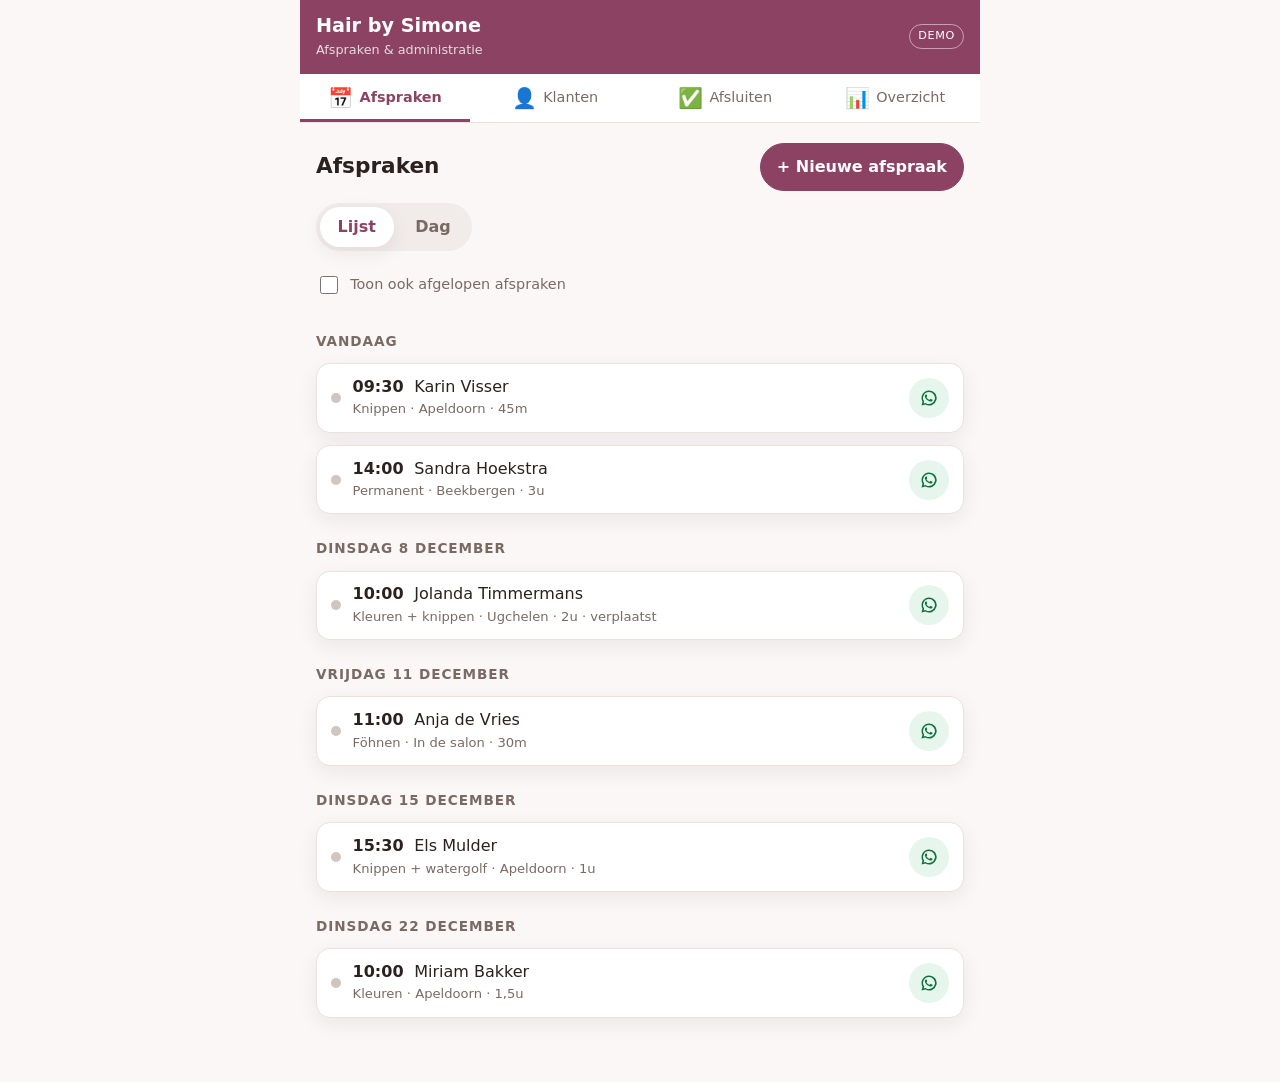
==== commit fd6a341a: "Rustiger schermen: statusstip, klapsecties en drie kerncijfers Terugkoppeling van de klant was dat e" ====
--- a/kapsalon/index.html
+++ b/kapsalon/index.html
@@ -56,16 +56,14 @@
       <div class="veld">
         <label for="klant-plaats">Plaats</label>
         <input id="klant-plaats" name="plaats" type="text" placeholder="Apeldoorn" />
-        <p class="hint">Wordt overgenomen als locatie van de afspraak.</p>
-      </div>
-      <div class="veld">
-        <label for="klant-afstand">Afstand heen en terug (km)</label>
+      </div>
+      <div class="veld">
+        <label for="klant-afstand">Afstand retour (km)</label>
         <input id="klant-afstand" name="afstandKm" type="number" inputmode="decimal" min="0" step="0.1" placeholder="12" />
-        <p class="hint">Wordt gebruikt om je dagkilometers automatisch voor te stellen.</p>
       </div>
       <div class="veld">
         <label for="klant-notitie">Notitie</label>
-        <textarea id="klant-notitie" name="notitie" rows="2" placeholder="Bijv. haarkleur, voorkeuren"></textarea>
+        <textarea id="klant-notitie" name="notitie" rows="2"></textarea>
       </div>
 
       <p class="dlg__fout" data-fout hidden></p>
@@ -88,22 +86,6 @@
           <button type="button" class="knop knop--stil knop--klein" id="afspraak-nieuwe-klant">+ Nieuw</button>
         </div>
       </div>
-      <div class="veld veld--duo">
-        <div>
-          <label for="afspraak-datum">Datum</label>
-          <input id="afspraak-datum" name="datum" type="date" required />
-        </div>
-        <div>
-          <label for="afspraak-tijd">Tijd</label>
-          <input id="afspraak-tijd" name="tijd" type="time" step="300" required />
-        </div>
-      </div>
-      <p class="hint" id="afspraak-dagoverzicht"></p>
-      <div class="slots" id="afspraak-slots" hidden>
-        <span class="slots__kop">Vrij op deze dag:</span>
-        <div class="slots__rij" id="afspraak-slots-rij"></div>
-      </div>
-
       <div class="veld">
         <label for="afspraak-duur">Duur</label>
         <select id="afspraak-duur" name="duurMin">
@@ -115,6 +97,11 @@
           <option value="180">3 uur</option>
         </select>
       </div>
+      <div class="veld">
+        <span class="veld__kop">Wanneer?</span>
+        <div id="afspraak-tijdkiezer"></div>
+      </div>
+
       <div class="veld">
         <label for="afspraak-behandeling">Behandeling</label>
         <input id="afspraak-behandeling" name="behandeling" type="text" list="behandelingen" placeholder="Knippen + föhnen" />
@@ -135,7 +122,6 @@
           <input id="afspraak-locatie" name="locatie" type="text" placeholder="Plaats" />
           <button type="button" class="knop knop--stil knop--klein" id="afspraak-salon">Salon</button>
         </div>
-        <p class="hint">Wordt automatisch gevuld met de plaats van de klant.</p>
       </div>
 
       <p class="dlg__fout" data-fout hidden></p>
@@ -152,23 +138,8 @@
       <h2>Afspraak verplaatsen</h2>
       <p class="dlg__context" id="verplaats-context"></p>
 
-      <div class="veld veld--duo">
-        <div>
-          <label for="verplaats-datum">Nieuwe datum</label>
-          <input id="verplaats-datum" name="datum" type="date" required />
-        </div>
-        <div>
-          <label for="verplaats-tijd">Nieuwe tijd</label>
-          <input id="verplaats-tijd" name="tijd" type="time" step="300" required />
-        </div>
-      </div>
-
+      <div id="verplaats-tijdkiezer"></div>
       <p class="waarschuwing waarschuwing--klein" id="verplaats-gevolgen" hidden></p>
-      <p class="hint" id="verplaats-dagoverzicht"></p>
-      <div class="slots" id="verplaats-slots" hidden>
-        <span class="slots__kop">Vrij op deze dag:</span>
-        <div class="slots__rij" id="verplaats-slots-rij"></div>
-      </div>
 
       <p class="dlg__fout" data-fout hidden></p>
       <div class="dlg__acties">
@@ -198,8 +169,8 @@
       </div>
 
       <div class="veld">
-        <label for="kosten-omschrijving">Waarvoor?</label>
-        <input id="kosten-omschrijving" name="omschrijving" type="text" list="kostensoorten" placeholder="Kleurmiddelen" required />
+        <label for="kosten-omschrijving">Waarvoor</label>
+        <input id="kosten-omschrijving" name="omschrijving" type="text" list="kostensoorten" required />
         <datalist id="kostensoorten">
           <option value="Haarproducten"></option>
           <option value="Kleurmiddelen"></option>
@@ -214,7 +185,7 @@
       <div class="veld">
         <label for="kosten-bon">Bon</label>
         <input id="kosten-bon" name="bon" type="file" accept="image/*,application/pdf" capture="environment" />
-        <p class="hint">Foto of PDF. Blijft voorlopig in dit venster; later gaat de bon naar Google Drive.</p>
+        <p class="hint">Blijft in dit venster staan.</p>
         <div id="kosten-bon-preview" class="bon" hidden></div>
       </div>
 
@@ -258,99 +229,68 @@
       <p class="dlg__context" id="detail-context"></p>
       <p id="detail-contact" class="detail__contact"></p>
 
-      <section class="blokje">
-        <h3>Omzet &amp; betaling</h3>
-        <div class="veld">
-          <label for="detail-bedrag">Bedrag</label>
-          <div class="veld__valuta">
+      <div class="veld">
+        <label for="detail-bedrag">Bedrag</label>
+        <div class="veld__valuta">
+          <span aria-hidden="true">€</span>
+          <input id="detail-bedrag" name="bedrag" type="text" inputmode="decimal" placeholder="45,00" />
+        </div>
+      </div>
+
+      <div class="veld">
+        <span class="veld__kop" id="detail-betaling-kop">Betaling</span>
+        <div class="keuzerij" id="detail-betaling" role="radiogroup" aria-labelledby="detail-betaling-kop">
+          <button type="button" class="keuzeknop" data-betaling="open" role="radio" aria-checked="true">Nog niet</button>
+          <button type="button" class="keuzeknop" data-betaling="cash" role="radio" aria-checked="false">Cash</button>
+          <button type="button" class="keuzeknop" data-betaling="bank" role="radio" aria-checked="false">Bank</button>
+        </div>
+      </div>
+
+      <details class="sectie" id="detail-sectie-producten">
+        <summary>Producten <span class="sectie__tel" id="detail-producten-tel"></span></summary>
+        <ul class="producten" id="detail-producten"></ul>
+        <div class="veld__rij">
+          <input id="detail-product-naam" type="text" placeholder="Shampoo" aria-label="Product" />
+          <div class="veld__valuta veld__valuta--smal">
             <span aria-hidden="true">€</span>
-            <input id="detail-bedrag" name="bedrag" type="text" inputmode="decimal" placeholder="45,00" />
+            <input id="detail-product-bedrag" type="text" inputmode="decimal" placeholder="14,95" aria-label="Bedrag product" />
           </div>
-        </div>
-        <div class="veld">
-          <span class="veld__kop">Verkochte producten</span>
-          <ul class="producten" id="detail-producten"></ul>
-          <div class="veld__rij">
-            <input id="detail-product-naam" type="text" placeholder="Shampoo krullen" aria-label="Product" />
-            <div class="veld__valuta veld__valuta--smal">
-              <span aria-hidden="true">€</span>
-              <input id="detail-product-bedrag" type="text" inputmode="decimal" placeholder="14,95" aria-label="Bedrag product" />
-            </div>
-            <button type="button" class="knop knop--stil knop--klein" id="detail-product-toevoegen">+</button>
-          </div>
-          <p class="hint" id="detail-totaal"></p>
-        </div>
-
-        <div class="veld">
-          <span class="veld__kop" id="detail-betaling-kop">Betaling</span>
-          <div class="keuzerij" id="detail-betaling" role="radiogroup" aria-labelledby="detail-betaling-kop">
-            <button type="button" class="keuzeknop" data-betaling="open" role="radio" aria-checked="true">Nog niet</button>
-            <button type="button" class="keuzeknop" data-betaling="cash" role="radio" aria-checked="false">💶 Cash</button>
-            <button type="button" class="keuzeknop" data-betaling="bank" role="radio" aria-checked="false">🏦 Bank</button>
-          </div>
-        </div>
-      </section>
-
-      <section class="blokje">
-        <h3>Notities</h3>
+          <button type="button" class="knop knop--stil knop--klein" id="detail-product-toevoegen">+</button>
+        </div>
+      </details>
+
+      <details class="sectie" id="detail-sectie-notities">
+        <summary>Notities <span class="sectie__tel" id="detail-notities-tel"></span></summary>
         <div class="veld">
           <label for="detail-notitie">Deze afspraak</label>
-          <textarea id="detail-notitie" name="notitie" rows="2" placeholder="Bijv. kleurformule, wat er geknipt is"></textarea>
+          <textarea id="detail-notitie" name="notitie" rows="2"></textarea>
         </div>
         <div class="veld">
           <label for="detail-klantnotitie">Over de klant</label>
-          <textarea id="detail-klantnotitie" name="klantnotitie" rows="2" placeholder="Bijv. haarkleur, allergie, voorkeuren"></textarea>
-          <p class="hint">Blijft staan bij elke afspraak van deze klant.</p>
+          <textarea id="detail-klantnotitie" name="klantnotitie" rows="2"></textarea>
         </div>
         <div class="veld" id="detail-vorige-veld" hidden>
           <span class="veld__kop">Vorige keren</span>
           <div id="detail-vorige"></div>
         </div>
-      </section>
-
-      <section class="blokje">
-        <h3>Vervolgafspraak</h3>
-        <label class="schakel">
-          <input id="detail-vervolg" type="checkbox" />
-          <span>Nu een vervolgafspraak plannen</span>
-        </label>
-
-        <div id="detail-vervolg-velden" hidden>
-          <div class="slots">
-            <span class="slots__kop">Over hoeveel weken?</span>
-            <div class="slots__rij" id="detail-weken"></div>
-          </div>
-
-          <div class="veld veld--duo">
-            <div>
-              <label for="detail-datum">Datum</label>
-              <input id="detail-datum" name="datum" type="date" />
-            </div>
-            <div>
-              <label for="detail-tijd">Tijd</label>
-              <input id="detail-tijd" name="tijd" type="time" step="300" />
-            </div>
-          </div>
-
-          <div class="veld">
-            <label for="detail-duur">Duur</label>
-            <select id="detail-duur" name="duurMin">
-              <option value="30">30 minuten</option>
-              <option value="45">45 minuten</option>
-              <option value="60">1 uur</option>
-              <option value="90">1,5 uur</option>
-              <option value="120">2 uur</option>
-              <option value="180">3 uur</option>
-            </select>
-          </div>
-
-          <p class="hint" id="detail-dagoverzicht"></p>
-          <div class="slots" id="detail-slots" hidden>
-            <span class="slots__kop">Vrij op die dag:</span>
-            <div class="slots__rij" id="detail-slots-rij"></div>
-          </div>
-        </div>
-      </section>
+      </details>
+
+      <details class="sectie" id="detail-sectie-vervolg">
+        <summary>Vervolgafspraak <span class="sectie__tel" id="detail-vervolg-tel"></span></summary>
+        <div class="slots__rij" id="detail-weken"></div>
+        <div class="veld">
+          <label for="detail-duur">Duur</label>
+          <select id="detail-duur" name="duurMin">
+            <option value="30">30 minuten</option>
+            <option value="45">45 minuten</option>
+            <option value="60">1 uur</option>
+            <option value="90">1,5 uur</option>
+            <option value="120">2 uur</option>
+            <option value="180">3 uur</option>
+          </select>
+        </div>
+        <div id="detail-tijdkiezer"></div>
+      </details>
 
       <p class="dlg__fout" data-fout hidden></p>
 
@@ -383,7 +323,6 @@
           <input id="dag-uren" name="uren" type="number" inputmode="decimal" min="0" step="0.25" />
         </div>
       </div>
-      <p class="hint">Berekend uit deze dag — pas aan als je extra hebt gereden of gewerkt.</p>
 
       <p class="dlg__fout" data-fout hidden></p>
       <div class="dlg__acties">
--- a/kapsalon/styles.css
+++ b/kapsalon/styles.css
@@ -861,6 +861,234 @@
 .keuzeknop--bank { background: var(--ok-bg); border-color: var(--ok); color: var(--ok); }
 
 .waarschuwing--klein { margin: 0; font-size: 0.85rem; }
+
+/* ------------------------------------------------------------ tijdkiezer */
+
+.tk { display: grid; gap: 0.5rem; }
+
+.tk__week { display: flex; align-items: center; gap: 0.25rem; }
+
+.tk__dagen {
+  flex: 1;
+  min-width: 0;
+  display: grid;
+  grid-template-columns: repeat(7, 1fr);
+  gap: 0.15rem;
+}
+
+.tk__dag {
+  appearance: none;
+  font: inherit;
+  display: grid;
+  justify-items: center;
+  gap: 0.05rem;
+  padding: 0.3rem 0.1rem;
+  min-height: 48px;
+  border: 1px solid transparent;
+  border-radius: 8px;
+  background: none;
+  color: var(--muted);
+  cursor: pointer;
+}
+
+.tk__dag span { font-size: 0.68rem; text-transform: uppercase; letter-spacing: 0.03em; }
+.tk__dag strong { font-size: 0.95rem; color: var(--text); }
+.tk__punten { font-style: normal; font-size: 0.55rem; line-height: 1; color: var(--accent); height: 0.6rem; }
+
+.tk__dag--vandaag strong { text-decoration: underline; text-underline-offset: 2px; }
+
+.tk__dag--actief {
+  background: var(--accent-dark);
+  border-color: var(--accent-dark);
+  color: #fff;
+}
+.tk__dag--actief strong { color: #fff; }
+.tk__dag--actief .tk__punten { color: rgba(255, 255, 255, 0.8); }
+.tk__dag:focus-visible { outline: 3px solid var(--accent); outline-offset: 1px; }
+
+.tk__gekozen {
+  display: flex;
+  align-items: center;
+  justify-content: space-between;
+  gap: 0.5rem;
+}
+
+.tk__gekozen input[type="time"] { width: auto; min-height: 40px; }
+
+.tk__agenda {
+  position: relative;
+  height: 230px;
+  overflow-y: auto;
+  overscroll-behavior: contain;
+  border: 1px solid var(--border);
+  border-radius: 10px;
+  background: var(--surface);
+}
+
+.tk__vlak { position: relative; height: var(--tk-hoogte); }
+.tk__raster { position: absolute; inset: 0; cursor: copy; }
+
+.tk__uur {
+  position: absolute;
+  left: 0;
+  right: 0;
+  border-top: 1px solid var(--border);
+  pointer-events: none;
+}
+
+.tk__uur span {
+  position: absolute;
+  top: 1px;
+  left: 0.35rem;
+  font-size: 0.65rem;
+  color: var(--muted);
+  background: var(--surface);
+}
+
+.tk__bezet,
+.tk__nieuw {
+  position: absolute;
+  left: 2.8rem;
+  right: 0.4rem;
+  overflow: hidden;
+  padding: 0.1rem 0.35rem;
+  border-radius: 6px;
+  font-size: 0.72rem;
+  line-height: 1.25;
+  pointer-events: none;
+}
+
+.tk__bezet {
+  background: var(--neutraal-bg);
+  border: 1px solid var(--border);
+  color: var(--muted);
+}
+
+.tk__nieuw {
+  background: var(--accent-dark);
+  color: #fff;
+  font-weight: 700;
+  box-shadow: 0 2px 8px rgba(140, 67, 99, 0.35);
+}
+
+.tk__nieuw--botst { background: var(--gevaar); }
+
+.tk__melding { margin: 0; font-size: 0.8rem; color: var(--muted); }
+.tk__melding--botst { color: var(--gevaar); font-weight: 600; }
+
+.slot--actief {
+  background: var(--accent-dark);
+  border-color: var(--accent-dark);
+  color: #fff;
+}
+
+/* ---------------------------------------------------- compacte afspraak */
+
+.kaart--afspraak {
+  display: grid;
+  grid-template-columns: auto minmax(0, 1fr) auto;
+  align-items: center;
+  gap: 0.7rem;
+  padding: 0.8rem 0.9rem;
+}
+
+.kaart__hoofd { min-width: 0; }
+
+.kaart__titel {
+  margin: 0;
+  font-size: 1rem;
+  line-height: 1.3;
+}
+
+.kaart__titel strong {
+  font-variant-numeric: tabular-nums;
+  margin-right: 0.35rem;
+}
+
+.kaart__sub {
+  margin: 0.1rem 0 0;
+  font-size: 0.82rem;
+  color: var(--muted);
+  overflow: hidden;
+  text-overflow: ellipsis;
+  white-space: nowrap;
+}
+
+.stip {
+  display: inline-block;
+  width: 10px;
+  height: 10px;
+  border-radius: 50%;
+  flex: none;
+}
+
+.stip--geen { background: #cfc5c1; }
+.stip--open { background: var(--open); }
+.stip--betaald { background: var(--ok); }
+
+.wa--rond {
+  margin: 0;
+  padding: 0;
+  width: 40px;
+  height: 40px;
+  justify-content: center;
+}
+
+/* --------------------------------------------------------- klapsecties */
+
+.sectie {
+  border: 1px solid var(--border);
+  border-radius: var(--radius);
+  background: var(--bg);
+}
+
+.sectie > summary {
+  display: flex;
+  align-items: center;
+  gap: 0.5rem;
+  padding: 0.7rem 0.9rem;
+  min-height: 46px;
+  font-weight: 600;
+  color: var(--accent-dark);
+  cursor: pointer;
+  list-style: none;
+}
+
+.sectie > summary::-webkit-details-marker { display: none; }
+
+.sectie > summary::after {
+  content: "›";
+  margin-left: auto;
+  font-size: 1.2rem;
+  color: var(--muted);
+  transition: transform 0.15s ease;
+}
+
+.sectie[open] > summary::after { transform: rotate(90deg); }
+
+.sectie[open] > summary { border-bottom: 1px solid var(--border); }
+
+.sectie > *:not(summary) { margin: 0.7rem 0.9rem; }
+.sectie > *:not(summary):last-child { margin-bottom: 0.9rem; }
+
+.sectie__tel {
+  font-size: 0.8rem;
+  font-weight: 500;
+  color: var(--muted);
+}
+
+.sectie__tel--open { color: var(--open); font-weight: 600; }
+
+.sectie--plat { border: 0; background: none; }
+.sectie--plat > summary { padding: 0.4rem 0; min-height: 40px; font-size: 0.9rem; }
+.sectie--plat[open] > summary { border-bottom: 0; }
+.sectie--plat > *:not(summary) { margin: 0.4rem 0; }
+
+.cijfers--duo { grid-template-columns: 1fr 1fr; }
+
+@media (prefers-reduced-motion: reduce) {
+  .sectie > summary::after { transition: none; }
+}
 
 /* ------------------------------------------------------------- tabbalk */
 
